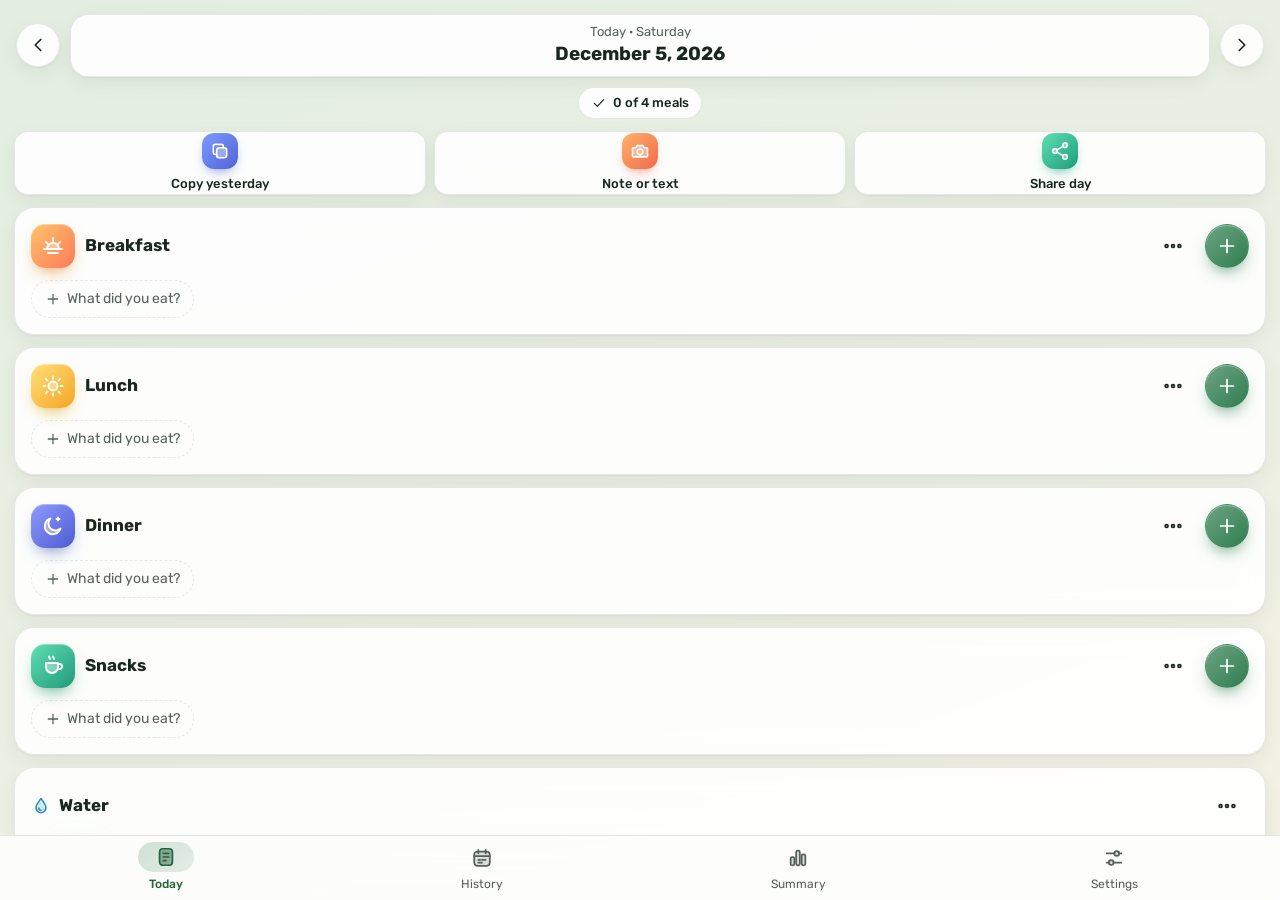
==== app/src/main/assets/www/index.html @ e872a681 "מעקב מים חכם עם בקבוק Co-Authored-By: Claude Opus 5.5 <noreply@anthropic.com> Claude-Session: https:" ====
<!doctype html>
<html lang="he" dir="rtl">
<head>
<meta charset="utf-8">
<meta name="viewport" content="width=device-width, initial-scale=1, maximum-scale=1, viewport-fit=cover">
<title>יומן אוכל</title>
<link rel="stylesheet" href="style.css">
</head>
<body>
<div id="bg" aria-hidden="true"></div>
<div id="bgFx" aria-hidden="true"></div>
<div id="bgDim" aria-hidden="true"></div>

<div id="app">
  <main id="screen" tabindex="-1"></main>
  <nav id="tabs" aria-label="ניווט ראשי"></nav>
</div>

<div id="sheets"></div>
<div id="toast" role="status" aria-live="polite"></div>
<input type="date" id="datePicker" aria-label="בחירת תאריך" tabindex="-1">

<script src="foods.js"></script>
<script src="bgs.js"></script>
<script src="parser.js"></script>
<script src="water.js"></script>
<script src="app.js"></script>
</body>
</html>
---- app/src/main/assets/www/style.css ----
@font-face { font-family: Rubik; font-weight: 400; font-display: swap; src: url(fonts/rubik-hebrew-400-normal.woff2) format('woff2'); unicode-range: U+0307-0308, U+0590-05FF, U+200C-2010, U+20AA, U+25CC, U+FB1D-FB4F; }
@font-face { font-family: Rubik; font-weight: 500; font-display: swap; src: url(fonts/rubik-hebrew-500-normal.woff2) format('woff2'); unicode-range: U+0307-0308, U+0590-05FF, U+200C-2010, U+20AA, U+25CC, U+FB1D-FB4F; }
@font-face { font-family: Rubik; font-weight: 700; font-display: swap; src: url(fonts/rubik-hebrew-700-normal.woff2) format('woff2'); unicode-range: U+0307-0308, U+0590-05FF, U+200C-2010, U+20AA, U+25CC, U+FB1D-FB4F; }
@font-face { font-family: Rubik; font-weight: 400; font-display: swap; src: url(fonts/rubik-latin-400-normal.woff2) format('woff2'); unicode-range: U+0000-00FF, U+2000-206F, U+2212; }
@font-face { font-family: Rubik; font-weight: 500; font-display: swap; src: url(fonts/rubik-latin-500-normal.woff2) format('woff2'); unicode-range: U+0000-00FF, U+2000-206F, U+2212; }
@font-face { font-family: Rubik; font-weight: 700; font-display: swap; src: url(fonts/rubik-latin-700-normal.woff2) format('woff2'); unicode-range: U+0000-00FF, U+2000-206F, U+2212; }

:root {
  --accent: #2F7D4F;
  --accent-ink: #FFFFFF;
  /* accent shades are filled in by app.js (applyTheme) so older WebViews work too */
  --accent-soft: rgba(47, 125, 79, .14);
  --accent-text: #265F3E;
  --accent-light: #6DA383;
  --a18: rgba(47, 125, 79, .18); --a38: rgba(47, 125, 79, .38); --a62: rgba(47, 125, 79, .62); --a22: rgba(47, 125, 79, .22); --a12: rgba(47, 125, 79, .12); --a08: rgba(47, 125, 79, .08);
  --page: #F3F4EF;
  --text: #1C2620;
  --muted: #56615B;
  --line: rgba(28, 38, 32, .10);
  --chip: rgba(28, 38, 32, .06);
  --card-rgb: 255, 255, 255;
  --card-alpha: .88;
  --card: rgba(var(--card-rgb), var(--card-alpha));
  --sheet: #FFFFFF;
  --shadow: 0 1px 2px rgba(20, 30, 25, .06), 0 6px 20px rgba(20, 30, 25, .06);
  --sat: 0px;
  --sab: 0px;
  --radius: 20px;
  --blur: 0px;
  --dim: 0;
  color-scheme: light;
}
html.dark {
  --page: #111613;
  --text: #EEF2EE;
  --muted: #A3ADA7;
  --line: rgba(238, 242, 238, .12);
  --chip: rgba(238, 242, 238, .08);
  --card-rgb: 28, 34, 31;
  --sheet: #1A201D;
  --accent-text: var(--accent-text-dark, #8CC7A3);
  --shadow: 0 1px 2px rgba(0, 0, 0, .3), 0 8px 24px rgba(0, 0, 0, .25);
  color-scheme: dark;
}

* { box-sizing: border-box; -webkit-tap-highlight-color: transparent; }
html, body { margin: 0; height: 100%; }
body {
  font-family: Rubik, system-ui, sans-serif;
  color: var(--text);
  background: var(--page);
  font-size: 16px;
  line-height: 1.4;
  overscroll-behavior: none;
  -webkit-font-smoothing: antialiased;
}
button, input, select, textarea { font: inherit; color: inherit; }
button { cursor: pointer; }
svg { flex-shrink: 0; }

#bg {
  position: fixed; inset: -40px; z-index: 0;
  background: var(--page);
  background-size: cover; background-position: center;
  filter: blur(var(--blur));
  transition: background .4s ease;
}
#bgDim { position: fixed; inset: 0; z-index: 0; background: #000; opacity: var(--dim); pointer-events: none; }
#datePicker { position: fixed; bottom: 0; left: 0; width: 1px; height: 1px; opacity: 0; pointer-events: none; }

#app { position: relative; z-index: 1; height: 100%; display: flex; flex-direction: column; }
#screen {
  flex: 1; overflow-y: auto; overflow-x: hidden; outline: none;
  padding: calc(var(--sat) + 8px) 14px 24px;
  -webkit-overflow-scrolling: touch;
}
#screen.swap { animation: fadeUp .28s ease both; }

/* ---------- bottom tabs ---------- */
#tabs {
  display: grid; grid-template-columns: repeat(4, minmax(0, 1fr));
  padding: 6px 8px calc(var(--sab) + 6px);
  background: rgba(var(--card-rgb), .82);
  backdrop-filter: blur(18px) saturate(1.4);
  -webkit-backdrop-filter: blur(18px) saturate(1.4);
  border-top: 1px solid var(--line);
}
.tab {
  border: none; background: none; min-height: 52px;
  display: flex; flex-direction: column; align-items: center; justify-content: center; gap: 3px;
  font-size: 12px; color: var(--muted); border-radius: 14px; position: relative;
}
.tab .pill { width: 56px; height: 30px; border-radius: 15px; display: flex; align-items: center; justify-content: center; transition: background .2s; }
.tab[aria-current="page"] { color: var(--accent-text); font-weight: 500; }
.tab[aria-current="page"] .pill { background: var(--accent-soft); }

/* ---------- cards ---------- */
.card {
  background: var(--card);
  border-radius: var(--radius);
  box-shadow: var(--shadow);
  border: 1px solid var(--line);
  padding: 16px;
  margin-bottom: 12px;
  backdrop-filter: blur(12px);
  -webkit-backdrop-filter: blur(12px);
  animation: fadeUp .3s ease both;
}
.card h2 { margin: 0; font-size: 17px; font-weight: 700; }
.card h3 { margin: 0 0 10px; font-size: 15px; font-weight: 700; }
.muted { color: var(--muted); }
.small { font-size: 13px; }
.row { display: flex; align-items: center; gap: 8px; }
.between { justify-content: space-between; }
.wrap { flex-wrap: wrap; }
.grow { flex: 1; min-width: 0; }
.stack { display: flex; flex-direction: column; gap: 10px; }
.center { text-align: center; }
.hidden { display: none !important; }

/* ---------- top bar ---------- */
.topbar { padding: 6px 2px 12px; }
.topbar h1 { margin: 0; font-size: 24px; font-weight: 700; letter-spacing: -.01em; display: inline-block; padding: 6px 18px; border-radius: 18px; background: var(--card); border: 1px solid var(--line); box-shadow: var(--shadow); backdrop-filter: blur(12px); -webkit-backdrop-filter: blur(12px); }
.daynav { display: flex; align-items: center; gap: 10px; }
.datebtn {
  flex: 1; border: none; background: var(--card); border-radius: 18px; padding: 8px 12px; min-height: 56px;
  display: flex; flex-direction: column; align-items: center; justify-content: center;
  box-shadow: var(--shadow); border: 1px solid var(--line);
  backdrop-filter: blur(12px); -webkit-backdrop-filter: blur(12px);
}
.datebtn .wd { font-size: 13px; color: var(--muted); }
.datebtn .dt { font-size: 19px; font-weight: 700; }

.iconbtn {
  width: 44px; height: 44px; border-radius: 22px; border: 1px solid var(--line);
  background: var(--card); display: inline-flex; align-items: center; justify-content: center;
  box-shadow: var(--shadow); backdrop-filter: blur(12px); -webkit-backdrop-filter: blur(12px);
  flex-shrink: 0;
}
.iconbtn.flat { box-shadow: none; background: transparent; border-color: transparent; backdrop-filter: none; -webkit-backdrop-filter: none; }
.iconbtn.plain { box-shadow: none; background: var(--chip); border-color: transparent; }
.iconbtn.primary { background: var(--accent); color: var(--accent-ink); border-color: transparent; }
.iconbtn:active, .btn:active, .chip:active, .tab:active, .datebtn:active { transform: scale(.96); }

.btn {
  min-height: 44px; padding: 0 16px; border-radius: 14px; border: none;
  display: inline-flex; align-items: center; justify-content: center; gap: 8px;
  font-weight: 500; font-size: 15px; background: var(--chip); color: var(--text);
  transition: transform .1s;
}
.btn.primary { background: var(--accent); color: var(--accent-ink); }
.btn.soft { background: var(--accent-soft); color: var(--accent-text); }
.btn.danger { background: rgba(190, 50, 50, .12); color: #B23A3A; }
html.dark .btn.danger { color: #F08A8A; }
.btn.block { width: 100%; }
.btn.big { min-height: 52px; font-size: 16px; border-radius: 16px; }
.btn[disabled] { opacity: .45; }

.badges { display: flex; gap: 8px; margin-top: 10px; flex-wrap: wrap; justify-content: center; }
.badge {
  display: inline-flex; align-items: center; gap: 6px; padding: 6px 12px; border-radius: 999px;
  background: var(--card); border: 1px solid var(--line); font-size: 13px; font-weight: 500;
  backdrop-filter: blur(12px); -webkit-backdrop-filter: blur(12px);
}
.badge.hot { color: #B85C1E; }
html.dark .badge.hot { color: #F2A46B; }
button.badge { min-height: 36px; }

.quick { display: grid; grid-template-columns: repeat(3, minmax(0, 1fr)); gap: 8px; margin-bottom: 12px; }
.quick .btn { flex-direction: column; gap: 4px; min-height: 64px; font-size: 13px; background: var(--card); border: 1px solid var(--line); box-shadow: var(--shadow); backdrop-filter: blur(12px); -webkit-backdrop-filter: blur(12px); }
.quick .btn svg { color: var(--accent-text); }

/* ---------- meal cards ---------- */
.meal-head { display: flex; align-items: center; gap: 10px; }
.meal-icon { width: 40px; height: 40px; border-radius: 13px; display: flex; align-items: center; justify-content: center; flex-shrink: 0; }
.meal-title { flex: 1; min-width: 0; }
.meal-title .sub { font-size: 12px; color: var(--muted); }
.chips { display: flex; flex-wrap: wrap; gap: 7px; margin-top: 12px; }
.chip {
  border: none; background: var(--chip); border-radius: 999px; padding: 8px 13px; min-height: 38px;
  font-size: 14px; display: inline-flex; align-items: center; gap: 6px; text-align: start; max-width: 100%;
  transition: transform .1s, background .2s;
  animation: pop .25s ease both;
}
.chip .q { font-weight: 700; color: var(--accent-text); }
.chip .w { color: var(--muted); font-size: 12.5px; }
.chip.ghost { background: transparent; border: 1.5px dashed var(--line); color: var(--muted); }
.chip.tpl { background: var(--accent-soft); color: var(--accent-text); font-weight: 500; }
.chip.sel { background: var(--accent); color: var(--accent-ink); }
.chip.sel .q, .chip.sel .w { color: inherit; }
.meal-note { margin-top: 10px; font-size: 13px; color: var(--muted); display: flex; gap: 6px; align-items: flex-start; }
.empty-hint { margin-top: 10px; font-size: 14px; color: var(--muted); }

.water { display: flex; gap: 6px; flex-wrap: wrap; margin-top: 10px; }
.cup { width: 36px; height: 44px; border: none; background: none; padding: 0; display: flex; align-items: center; justify-content: center; color: var(--line); }
.cup.on { color: #2C8FB5; }
html.dark .cup.on { color: #5DB8DA; }
.cup svg { transition: transform .2s; }
.cup.on svg { transform: scale(1.06); }

textarea.note, .field input, .field select, .field textarea, input.search {
  width: 100%; border: 1px solid var(--line); background: rgba(var(--card-rgb), .6); border-radius: 14px;
  padding: 12px 14px; font-size: 15px; outline: none; resize: vertical; color: var(--text);
}
textarea.note:focus, .field input:focus, .field select:focus, .field textarea:focus, input.search:focus { border-color: var(--accent); box-shadow: 0 0 0 3px var(--accent-soft); }
.field { display: flex; flex-direction: column; gap: 6px; }
.field > span { font-size: 13px; color: var(--muted); font-weight: 500; }
.searchbox { position: relative; }
.searchbox svg { position: absolute; inset-inline-start: 14px; top: 50%; transform: translateY(-50%); color: var(--muted); pointer-events: none; }
.searchbox input { padding-inline-start: 42px; }

/* ---------- segmented ---------- */
.seg { display: grid; grid-auto-flow: column; grid-auto-columns: minmax(0, 1fr); gap: 4px; padding: 4px; background: var(--chip); border-radius: 14px; }
.seg button { border: none; background: none; min-height: 40px; border-radius: 10px; font-size: 14px; font-weight: 500; color: var(--muted); }
.seg button[aria-pressed="true"] { background: var(--sheet); color: var(--text); box-shadow: 0 1px 3px rgba(0,0,0,.12); }
html.dark .seg button[aria-pressed="true"] { background: #2A322E; }

/* ---------- lists ---------- */
.list { display: flex; flex-direction: column; }
.li { display: flex; align-items: center; gap: 12px; padding: 12px 2px; border-bottom: 1px solid var(--line); min-height: 52px; }
.li:last-child { border-bottom: none; }
button.li { border-left: none; border-right: none; border-top: none; background: none; text-align: start; width: 100%; }
.li .t { font-weight: 500; }
.li .s { font-size: 13px; color: var(--muted); }

.stepper { display: flex; align-items: center; gap: 6px; }
.stepper .val { min-width: 34px; text-align: center; font-weight: 700; font-size: 16px; }

/* ---------- bars ---------- */
.bar { height: 10px; border-radius: 5px; background: var(--chip); overflow: hidden; }
.bar > i { display: block; height: 100%; border-radius: 5px; background: var(--accent); transform-origin: right; animation: grow .6s ease both; }
.barrow { display: flex; flex-direction: column; gap: 5px; }
.barrow .row { font-size: 14px; }
.tiles { display: grid; grid-template-columns: repeat(2, minmax(0, 1fr)); gap: 10px; margin-bottom: 12px; }
.tile { margin: 0; }
.tile .big { font-size: 30px; font-weight: 700; line-height: 1.1; }
.tile .lbl { font-size: 13px; color: var(--muted); }

/* ---------- calendar ---------- */
.cal { display: grid; grid-template-columns: repeat(7, minmax(0, 1fr)); gap: 4px; text-align: center; }
.cal .h { font-size: 12px; color: var(--muted); padding: 4px 0; }
.cal button { border: none; aspect-ratio: 1; border-radius: 12px; background: none; font-size: 14px; position: relative; display: flex; align-items: center; justify-content: center; }
.cal button.l1 { background: var(--a18); }
.cal button.l2 { background: var(--a38); }
.cal button.l3 { background: var(--a62); color: #fff; }
.cal button.l4 { background: var(--accent); color: var(--accent-ink); font-weight: 700; }
.cal button.today { box-shadow: inset 0 0 0 2px var(--text); }
.cal button.future { opacity: .35; }

/* ---------- day list ---------- */
.dayitem { display: block; width: 100%; text-align: start; border: none; background: var(--card); }
.dayitem .lines { font-size: 13.5px; color: var(--muted); margin-top: 6px; display: flex; flex-direction: column; gap: 2px; }
.dayitem .lines b { color: var(--text); font-weight: 500; }
mark { background: rgba(242, 193, 78, .55); color: inherit; border-radius: 4px; padding: 0 2px; }

/* ---------- backgrounds ---------- */
.bggrid { display: grid; grid-template-columns: repeat(3, minmax(0, 1fr)); gap: 10px; }
.bgthumb {
  border: 2px solid transparent; padding: 0; border-radius: 16px; aspect-ratio: 3 / 4; position: relative; overflow: hidden;
  background-size: cover; background-position: center; box-shadow: var(--shadow);
}
.bgthumb[aria-pressed="true"] { border-color: var(--accent); box-shadow: 0 0 0 3px var(--accent-soft); }
.bgthumb .nm { position: absolute; inset: auto 0 0 0; padding: 6px; font-size: 12px; font-weight: 500; background: linear-gradient(transparent, rgba(0,0,0,.55)); color: #fff; text-align: center; }
.bgthumb .ck { position: absolute; top: 6px; left: 6px; width: 24px; height: 24px; border-radius: 12px; background: var(--accent); color: #fff; display: flex; align-items: center; justify-content: center; }
.bgthumb.add { background: var(--chip); border: 2px dashed var(--line); display: flex; flex-direction: column; align-items: center; justify-content: center; gap: 6px; color: var(--muted); font-size: 13px; box-shadow: none; }
.swatches { display: flex; gap: 10px; flex-wrap: wrap; }
.swatch { width: 44px; height: 44px; border-radius: 22px; border: 3px solid transparent; box-shadow: inset 0 0 0 2px rgba(255,255,255,.6); }
.swatch[aria-pressed="true"] { border-color: var(--text); }
input[type=range] { width: 100%; accent-color: var(--accent); height: 28px; }
.switch { position: relative; width: 52px; height: 32px; border-radius: 16px; background: var(--chip); border: 1px solid var(--line); flex-shrink: 0; transition: background .2s; }
.switch::after { content: ''; position: absolute; top: 3px; inset-inline-start: 3px; width: 24px; height: 24px; border-radius: 12px; background: #fff; box-shadow: 0 1px 3px rgba(0,0,0,.25); transition: transform .2s; }
.switch[aria-checked="true"] { background: var(--accent); }
.switch[aria-checked="true"]::after { transform: translateX(-20px); }

/* ---------- sheets ---------- */
.overlay { position: fixed; inset: 0; z-index: 20; display: flex; flex-direction: column; justify-content: flex-end; }
.overlay .scrim { position: absolute; inset: 0; background: rgba(0,0,0,.4); animation: fade .2s ease both; }
.sheet {
  position: relative; background: var(--sheet); border-radius: 26px 26px 0 0; max-height: calc(100% - var(--sat) - 24px);
  display: flex; flex-direction: column; animation: slideUp .28s cubic-bezier(.2,.8,.2,1) both;
  box-shadow: 0 -8px 30px rgba(0,0,0,.18);
}
.sheet.full { height: calc(100% - var(--sat) - 12px); }
.sheet .grab { width: 40px; height: 5px; border-radius: 3px; background: var(--line); margin: 8px auto 0; }
.sheet header { display: flex; align-items: center; gap: 8px; padding: 10px 16px 8px; }
.sheet header h2 { flex: 1; margin: 0; font-size: 19px; font-weight: 700; }
.sheet .body { flex: 1; overflow-y: auto; padding: 4px 16px 16px; display: flex; flex-direction: column; gap: 14px; }
.sheet footer { padding: 10px 16px calc(var(--sab) + 12px); border-top: 1px solid var(--line); display: flex; gap: 8px; }
.overlay.closing .sheet { animation: slideDown .2s ease both; }
.overlay.closing .scrim { animation: fade .2s ease reverse both; }
.section-t { font-size: 14px; font-weight: 700; color: var(--muted); margin: 2px 0 -4px; }

.preview { background: var(--accent-soft); border-radius: 14px; padding: 10px 12px; font-size: 14px; }
.preview .chips { margin-top: 6px; }
.importday { border: 1px solid var(--line); border-radius: 14px; padding: 10px 12px; font-size: 13.5px; white-space: pre-line; }
.warn { color: #9A5B12; font-size: 13px; }
html.dark .warn { color: #F2B66B; }

/* ---------- toast ---------- */
#toast {
  position: fixed; z-index: 40; left: 50%; top: calc(var(--sat) + 12px); transform: translate(-50%, -20px);
  background: #1C2620; color: #fff; border-radius: 14px; padding: 10px 10px 10px 16px; min-height: 44px; font-size: 14px;
  display: flex; align-items: center; gap: 12px; opacity: 0; pointer-events: none; transition: opacity .2s, transform .2s;
  max-width: calc(100% - 32px); box-shadow: 0 8px 24px rgba(0,0,0,.25);
}
html.dark #toast { background: #E8EEE9; color: #111; }
#toast.show { opacity: 1; transform: translate(-50%, 0); pointer-events: auto; }
#toast button { border: none; background: none; color: #9BE0B5; font-weight: 700; min-height: 36px; padding: 0 8px; }
html.dark #toast button { color: var(--accent); }

.empty-state { text-align: center; padding: 30px 10px; color: var(--muted); }
.empty-state svg { color: var(--accent); opacity: .7; margin-bottom: 8px; }

@keyframes fadeUp { from { opacity: 0; transform: translateY(8px); } to { opacity: 1; transform: none; } }
@keyframes pop { from { opacity: 0; transform: scale(.92); } to { opacity: 1; transform: none; } }
@keyframes fade { from { opacity: 0; } to { opacity: 1; } }
@keyframes slideUp { from { transform: translateY(100%); } to { transform: none; } }
@keyframes slideDown { from { transform: none; } to { transform: translateY(100%); } }
@keyframes grow { from { transform: scaleX(0); } to { transform: scaleX(1); } }
@media (prefers-reduced-motion: reduce) { *, *::before, *::after { animation: none !important; transition: none !important; } }

/* ---------- animated backgrounds ---------- */
#bgFx { position: fixed; inset: 0; z-index: 0; overflow: hidden; pointer-events: none; container-type: size; }
.bgthumb .fx { position: absolute; inset: 0; overflow: hidden; container-type: size; pointer-events: none; border-radius: 14px; }
.fx i { position: absolute; display: block; will-change: transform; }
#bgFx i { position: absolute; display: block; will-change: transform; }
html.still #bgFx i, html.still .bgthumb .fx i { animation-play-state: paused !important; }

.fx-flow { inset: 0; background: linear-gradient(120deg, #FFD1DC, #FFE7C2, #D4F5E2, #CFE6FF, #E5D4FF, #FFD1DC); background-size: 400% 400%; animation: fxFlow 16s ease infinite; }
@keyframes fxFlow { 0% { background-position: 0% 50%; } 50% { background-position: 100% 50%; } 100% { background-position: 0% 50%; } }

.fx-blob { left: var(--x); top: var(--y); width: var(--s); height: var(--s); margin: calc(var(--s) / -2) 0 0 calc(var(--s) / -2); border-radius: 50%;
  background: radial-gradient(circle, var(--c) 0%, transparent 68%); opacity: .8; animation: fxBlob var(--d) ease-in-out var(--dl) infinite alternate; }
[data-fx="aurora"] .fx-blob { mix-blend-mode: screen; opacity: .6; height: calc(var(--s) * .5); border-radius: 50% / 40%; }
@keyframes fxBlob { 0% { transform: translate(0, 0) scale(1); } 50% { transform: translate(18cqw, -12cqh) scale(1.25); } 100% { transform: translate(-14cqw, 10cqh) scale(.9); } }

.fx-bubble { left: var(--x); bottom: -60px; width: var(--s); height: var(--s); border-radius: 50%; border: 1.5px solid rgba(255,255,255,.95);
  background: radial-gradient(circle at 30% 30%, rgba(255,255,255,.95) 0 10%, rgba(255,255,255,.18) 32%, rgba(120,190,255,.18) 100%);
  animation: fxRise var(--d) linear var(--dl) infinite; }
@keyframes fxRise { 0% { transform: translate(0, 0); } 50% { transform: translate(14px, -55cqh); } 100% { transform: translate(-10px, calc(-100cqh - 90px)); } }

.fx-star { left: var(--x); top: var(--y); width: var(--s); height: var(--s); border-radius: 50%; background: #fff; box-shadow: 0 0 6px #fff;
  animation: fxTwinkle var(--d) ease-in-out var(--dl) infinite alternate; }
@keyframes fxTwinkle { from { opacity: .15; transform: scale(.6); } to { opacity: 1; transform: scale(1.15); } }
.fx-shoot { top: var(--y, 14%); left: 100%; width: 110px; height: 2px; border-radius: 2px; background: linear-gradient(90deg, #fff, transparent);
  animation: fxShoot 9s ease-in var(--dl, 0s) infinite; opacity: 0; }
@keyframes fxShoot { 0%, 80% { transform: translate(0, 0) rotate(-22deg); opacity: 0; } 82% { opacity: 1; } 100% { transform: translate(-130cqw, 52cqw) rotate(-22deg); opacity: 0; } }

.fx-flake { left: var(--x); top: -12px; width: var(--s); height: var(--s); border-radius: 50%; background: #fff; opacity: .85; box-shadow: 0 0 4px rgba(255,255,255,.8);
  animation: fxFall var(--d) linear var(--dl) infinite; }
@keyframes fxFall { 0% { transform: translate(0, 0); } 25% { transform: translate(var(--sw), 25cqh); } 50% { transform: translate(0, 50cqh); } 75% { transform: translate(calc(var(--sw) * -1), 75cqh); } 100% { transform: translate(0, calc(100cqh + 24px)); } }

.fx-fly { left: var(--x); top: var(--y); width: 5px; height: 5px; border-radius: 50%; background: #FFF6A8; box-shadow: 0 0 10px 3px rgba(255, 228, 92, .55);
  animation: fxFly var(--d) ease-in-out var(--dl) infinite alternate, fxGlow 2.4s ease-in-out var(--dl) infinite alternate; }
@keyframes fxFly { to { transform: translate(var(--mx), var(--my)); } }
@keyframes fxGlow { from { opacity: .15; } to { opacity: 1; } }

.fx-leaf { left: var(--x); top: -40px; width: var(--s); height: var(--s); opacity: .9; animation: fxLeaf var(--d) linear var(--dl) infinite; }
@keyframes fxLeaf { 0% { transform: translate(0, 0) rotate(0); } 50% { transform: translate(var(--sw), 50cqh) rotate(calc(var(--rot) / 2)); } 100% { transform: translate(calc(var(--sw) * -.5), calc(100cqh + 60px)) rotate(var(--rot)); } }

.fx-fruit { left: var(--x); bottom: -70px; width: var(--s); height: var(--s); opacity: .85; animation: fxFloat var(--d) linear var(--dl) infinite; }
@keyframes fxFloat { 0% { transform: translate(0, 0) rotate(0); } 50% { transform: translate(22px, -55cqh) rotate(calc(var(--rot) / 2)); } 100% { transform: translate(-12px, calc(-100cqh - 90px)) rotate(var(--rot)); } }
.fx-leaf svg, .fx-fruit svg { display: block; }

.fx-sun { left: 50%; top: 20%; width: 34cqw; height: 34cqw; margin-left: -17cqw; border-radius: 50%;
  background: radial-gradient(circle, #FFD27A 0%, #FFB36B 55%, rgba(255,179,107,0) 70%); animation: fxSun 6s ease-in-out infinite alternate; }
@keyframes fxSun { from { transform: scale(.95); } to { transform: scale(1.08); } }
.fx-wave { left: 0; bottom: 0; width: 200%; height: var(--h); animation: fxWave var(--wd) linear infinite; }
.fx-wave svg { display: block; }
.fx-wave.w0 { --h: 34cqh; --wd: 16s; color: #8ED0E2; opacity: .55; }
.fx-wave.w1 { --h: 25cqh; --wd: 11s; color: #57B3CE; opacity: .6; animation-direction: reverse; }
.fx-wave.w2 { --h: 16cqh; --wd: 7s; color: #2C8FB5; opacity: .75; }
@keyframes fxWave { from { transform: translateX(0); } to { transform: translateX(-50%); } }

.bgcats { display: flex; gap: 6px; overflow-x: auto; padding-bottom: 2px; scrollbar-width: none; }
.bgcats::-webkit-scrollbar { display: none; }
.bgcats button { flex-shrink: 0; border: 1px solid var(--line); background: transparent; border-radius: 999px; min-height: 38px; padding: 0 14px; font-size: 14px; font-weight: 500; color: var(--muted); }
.bgcats button[aria-pressed="true"] { background: var(--accent); border-color: var(--accent); color: var(--accent-ink); }
.bgthumb .tag { position: absolute; top: 6px; right: 6px; height: 22px; padding: 0 7px; border-radius: 11px; background: rgba(0,0,0,.45); color: #fff; font-size: 11px; display: flex; align-items: center; gap: 3px; backdrop-filter: blur(4px); }

/* ---------- modern icons ---------- */
svg .d { fill: currentColor; fill-opacity: .2; stroke: none; }
.meal-icon { color: #fff; box-shadow: 0 8px 18px -8px var(--glow, #000), inset 0 1px 0 rgba(255,255,255,.35); border-radius: 14px; width: 44px; height: 44px; }
.meal-icon svg .d { fill-opacity: .35; }
.iconbtn.primary { background: linear-gradient(135deg, var(--accent-light), var(--accent)); box-shadow: 0 8px 18px -8px var(--accent), inset 0 1px 0 rgba(255,255,255,.3); }
.btn.primary { background: linear-gradient(135deg, var(--accent-light), var(--accent)); box-shadow: 0 8px 20px -10px var(--accent); }
.quick .btn { gap: 6px; }
.qi { width: 36px; height: 36px; border-radius: 12px; display: flex; align-items: center; justify-content: center; color: #fff; background: linear-gradient(135deg, var(--q1), var(--q2)); box-shadow: 0 6px 14px -7px var(--q2); }
.quick .btn .qi svg { color: #fff; }
.qi svg .d { fill-opacity: .35; }
.tab .pill { transition: background .2s, transform .2s; }
.tab[aria-current="page"] .pill { background: linear-gradient(135deg, var(--a22), var(--a12)); transform: translateY(-1px); }
.tab[aria-current="page"] svg .d { fill-opacity: .45; }
.badge.hot { background: linear-gradient(135deg, #FFF1E2, #FFE0D1); color: #C2531C; border-color: transparent; }
html.dark .badge.hot { background: linear-gradient(135deg, #4A2A17, #3A1E12); color: #FFB27A; }
.card h2 svg, .card h3 svg { color: var(--accent-text); }
/* animated backgrounds: skip live blur behind cards so the phone stays smooth */
html.has-fx .card, html.has-fx .datebtn, html.has-fx .iconbtn, html.has-fx .badge, html.has-fx .topbar h1, html.has-fx .quick .btn { backdrop-filter: none; -webkit-backdrop-filter: none; }
html.has-fx { --card: rgba(var(--card-rgb), max(var(--card-alpha), .82)); }

/* left-to-right (English) */
html[dir="ltr"] .switch[aria-checked="true"]::after { transform: translateX(20px); }
html[dir="ltr"] .bar > i { transform-origin: left; }
html[dir="ltr"] #toast { padding: 10px 16px 10px 10px; }
.scanbox { border: 1px solid var(--line); border-radius: 18px; padding: 14px; display: flex; flex-direction: column; gap: 10px; background: linear-gradient(135deg, rgba(255, 179, 107, .12), var(--a08)); }

/* ---------- water bottle ---------- */
.water-main { display: flex; gap: 14px; align-items: center; margin-top: 8px; }
.bottle-btn { border: none; background: none; padding: 0; position: relative; flex-shrink: 0; width: 92px; color: #2C8FB5; }
.bottle { width: 92px; height: 174px; display: block; filter: drop-shadow(0 8px 14px rgba(44,143,181,.25)); }
.bpct { position: absolute; left: 0; right: 0; top: 54%; text-align: center; font-weight: 700; font-size: 17px; color: #fff; text-shadow: 0 1px 4px rgba(0,40,70,.55); }
.blevel { transition: transform 1s cubic-bezier(.3,1.3,.5,1); }
.bwave { animation: bWave 2.6s linear infinite; }
.bwave.back { animation-duration: 4s; animation-direction: reverse; }
@keyframes bWave { from { transform: translateX(0); } to { transform: translateX(45px); } }
.bubbles2 circle { animation: bBub 3.5s ease-in infinite; }
.bubbles2 circle:nth-child(2) { animation-delay: -1.2s; }
.bubbles2 circle:nth-child(3) { animation-delay: -2.3s; }
@keyframes bBub { from { transform: translateY(0); opacity: .8; } to { transform: translateY(-110px); opacity: 0; } }
html.still .bwave, html.still .bubbles2 circle { animation-play-state: paused; }
.water-info { flex: 1; min-width: 0; display: flex; flex-direction: column; gap: 6px; }
.wtotal b { font-size: 30px; font-weight: 700; color: #2C8FB5; }
html.dark .wtotal b { color: #5DB8DA; }
.wtotal span { color: var(--muted); font-size: 15px; }
.wpace { font-size: 13.5px; font-weight: 500; padding: 6px 10px; border-radius: 12px; background: var(--chip); }
.wpace.ok { background: rgba(47,125,79,.12); color: #2B6E46; }
.wpace.done { background: linear-gradient(135deg, rgba(94,224,178,.25), rgba(44,143,181,.2)); color: #1F6E8C; }
.wpace.behind { background: rgba(240,140,60,.16); color: #A5501A; }
html.dark .wpace.ok { color: #8CD3A8; } html.dark .wpace.done { color: #8ED6F0; } html.dark .wpace.behind { color: #F5B07A; }
.wquick { display: grid; grid-template-columns: repeat(4, minmax(0, 1fr)); gap: 6px; margin-top: 2px; }
.wq { border: none; border-radius: 14px; min-height: 52px; padding: 4px 2px; display: flex; flex-direction: column; align-items: center; justify-content: center; gap: 1px;
  background: linear-gradient(160deg, rgba(127,211,242,.28), rgba(42,134,201,.18)); color: #1F6E8C; transition: transform .1s; }
html.dark .wq { color: #9ADAF2; }
.wq b { font-size: 17px; line-height: 1.1; }
.wq span { font-size: 11.5px; font-weight: 500; opacity: .85; }
.wq:active { transform: scale(.94); }
.wundo { align-self: flex-start; border: none; background: none; color: var(--muted); font-size: 12.5px; display: inline-flex; gap: 4px; align-items: center; min-height: 32px; padding: 0; }
.wweek { position: relative; display: grid; grid-template-columns: repeat(7, minmax(0, 1fr)); gap: 6px; height: 64px; margin-top: 14px; align-items: end; }
.wbar { height: 100%; display: flex; flex-direction: column; align-items: center; justify-content: flex-end; gap: 3px; }
.wbar i { width: 70%; max-width: 22px; border-radius: 6px 6px 3px 3px; background: rgba(44,143,181,.35); min-height: 0; transition: height .6s ease; }
.wbar.hit i { background: linear-gradient(180deg, #7FD3F2, #2A86C9); }
.wbar.cur i { outline: 2px solid rgba(44,143,181,.6); outline-offset: 1px; }
.wbar span { font-size: 11px; color: var(--muted); height: 14px; }
.wcol { flex: 1; width: 100%; display: flex; align-items: flex-end; justify-content: center; }
.wgoal { position: absolute; left: 0; right: 0; border-top: 1.5px dashed rgba(44,143,181,.55); pointer-events: none; }
.star-on { color: #E8A317; }
.star-on svg .d { fill-opacity: .9; }
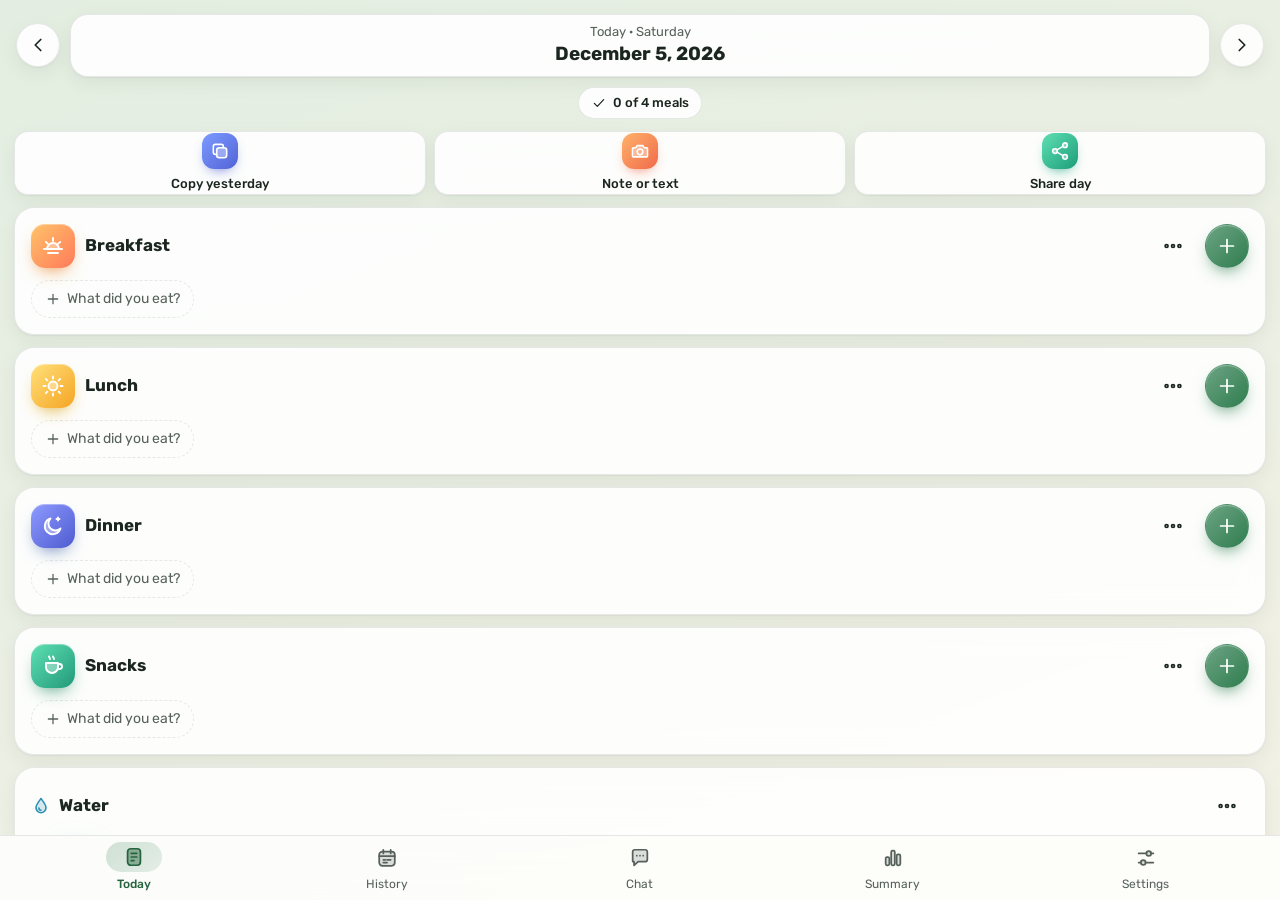
==== commit f2d98833: "צ׳אט AI עם זיכרון (Google Gemini) Co-Authored-By: Claude Opus 5.5 <noreply@anthropic.com> Claude-Ses" ====
--- a/app/src/main/assets/www/index.html
+++ b/app/src/main/assets/www/index.html
@@ -24,6 +24,7 @@
 <script src="bgs.js"></script>
 <script src="parser.js"></script>
 <script src="water.js"></script>
+<script src="ai.js"></script>
 <script src="app.js"></script>
 </body>
 </html>
--- a/app/src/main/assets/www/style.css
+++ b/app/src/main/assets/www/style.css
@@ -78,7 +78,7 @@
 
 /* ---------- bottom tabs ---------- */
 #tabs {
-  display: grid; grid-template-columns: repeat(4, minmax(0, 1fr));
+  display: grid; grid-template-columns: repeat(5, minmax(0, 1fr));
   padding: 6px 8px calc(var(--sab) + 6px);
   background: rgba(var(--card-rgb), .82);
   backdrop-filter: blur(18px) saturate(1.4);
@@ -408,7 +408,7 @@
 .water-main { display: flex; gap: 14px; align-items: center; margin-top: 8px; }
 .bottle-btn { border: none; background: none; padding: 0; position: relative; flex-shrink: 0; width: 92px; color: #2C8FB5; }
 .bottle { width: 92px; height: 174px; display: block; filter: drop-shadow(0 8px 14px rgba(44,143,181,.25)); }
-.bpct { position: absolute; left: 0; right: 0; top: 54%; text-align: center; font-weight: 700; font-size: 17px; color: #fff; text-shadow: 0 1px 4px rgba(0,40,70,.55); }
+.bpct { font: 700 17px Rubik, system-ui, sans-serif; fill: #fff; stroke: rgba(10, 60, 95, .55); stroke-width: 3px; paint-order: stroke; stroke-linejoin: round; }
 .blevel { transition: transform 1s cubic-bezier(.3,1.3,.5,1); }
 .bwave { animation: bWave 2.6s linear infinite; }
 .bwave.back { animation-duration: 4s; animation-direction: reverse; }
@@ -445,3 +445,39 @@
 .wgoal { position: absolute; left: 0; right: 0; border-top: 1.5px dashed rgba(44,143,181,.55); pointer-events: none; }
 .star-on { color: #E8A317; }
 .star-on svg .d { fill-opacity: .9; }
+
+/* ---------- AI chat ---------- */
+.chat-top { display: flex; align-items: center; justify-content: space-between; gap: 8px; }
+.chat-top h1 { display: inline-flex; align-items: center; gap: 6px; }
+.chat-top h1 svg { color: #7C66E0; }
+.chat { display: flex; flex-direction: column; gap: 10px; padding-bottom: 8px; }
+.msg { display: flex; flex-direction: column; gap: 6px; max-width: 86%; animation: fadeUp .25s ease both; }
+.msg.me { align-self: flex-start; align-items: flex-start; }
+.msg.bot { align-self: flex-end; align-items: flex-end; }
+html[dir="ltr"] .msg.me { align-self: flex-end; align-items: flex-end; }
+html[dir="ltr"] .msg.bot { align-self: flex-start; align-items: flex-start; }
+.bub { padding: 10px 14px; border-radius: 20px; font-size: 15px; line-height: 1.5; box-shadow: var(--shadow); border: 1px solid var(--line); background: var(--card); backdrop-filter: blur(12px); -webkit-backdrop-filter: blur(12px); overflow-wrap: anywhere; }
+.msg.me .bub { background: linear-gradient(135deg, var(--accent-light), var(--accent)); color: var(--accent-ink); border-color: transparent; border-start-start-radius: 6px; }
+.msg.bot .bub { border-start-end-radius: 6px; }
+.bub p { margin: 0 0 6px; } .bub p:last-child { margin-bottom: 0; }
+.bub ul, .bub ol { margin: 4px 0 6px; padding-inline-start: 20px; } .bub li { margin: 2px 0; }
+.msg.err .bub { background: rgba(240,140,60,.14); color: #A5501A; }
+.aact { display: flex; align-items: center; gap: 6px; font-size: 12.5px; padding: 6px 10px; border-radius: 12px; background: rgba(124,102,224,.12); color: #5B48C2; max-width: 100%; }
+html.dark .aact { color: #BDB0FF; }
+.aact.undone { opacity: .55; text-decoration: line-through; }
+.linkbtn { border: none; background: none; color: inherit; font-weight: 700; text-decoration: underline; min-height: 32px; padding: 0 4px; font-size: 12.5px; display: inline-flex; align-items: center; gap: 4px; }
+.typing { display: inline-flex; gap: 4px; padding: 4px 2px; }
+.typing i { width: 7px; height: 7px; border-radius: 50%; background: var(--muted); animation: tdot 1s ease-in-out infinite; }
+.typing i:nth-child(2) { animation-delay: .15s; } .typing i:nth-child(3) { animation-delay: .3s; }
+@keyframes tdot { 0%, 100% { opacity: .3; transform: translateY(0); } 50% { opacity: 1; transform: translateY(-3px); } }
+.chat-input { position: sticky; bottom: -24px; margin: 8px -14px -24px; padding: 8px 14px 12px; display: flex; gap: 8px; align-items: flex-end;
+  background: rgba(var(--card-rgb), .9); backdrop-filter: blur(16px); -webkit-backdrop-filter: blur(16px); border-top: 1px solid var(--line); z-index: 2; }
+.chat-input textarea { flex: 1; resize: none; border: 1px solid var(--line); border-radius: 22px; padding: 11px 16px; font-size: 15px; background: rgba(var(--card-rgb), .7); color: var(--text); outline: none; max-height: 140px; line-height: 1.4; }
+.chat-input textarea:focus { border-color: var(--accent); box-shadow: 0 0 0 3px var(--accent-soft); }
+.chat-hello .chips { margin-top: 12px; }
+ol.steps { margin: 0; padding-inline-start: 20px; font-size: 14px; display: flex; flex-direction: column; gap: 6px; }
+ol.steps a { color: var(--accent-text); font-weight: 500; }
+#screen.chatmode { display: flex; flex-direction: column; }
+#screen.chatmode .chat { flex: 1 0 auto; justify-content: flex-end; }
+#screen.chatmode > .card, #screen.chatmode > .topbar { flex-shrink: 0; }
+html[dir="rtl"] .chat-input button svg { transform: scaleX(-1); }
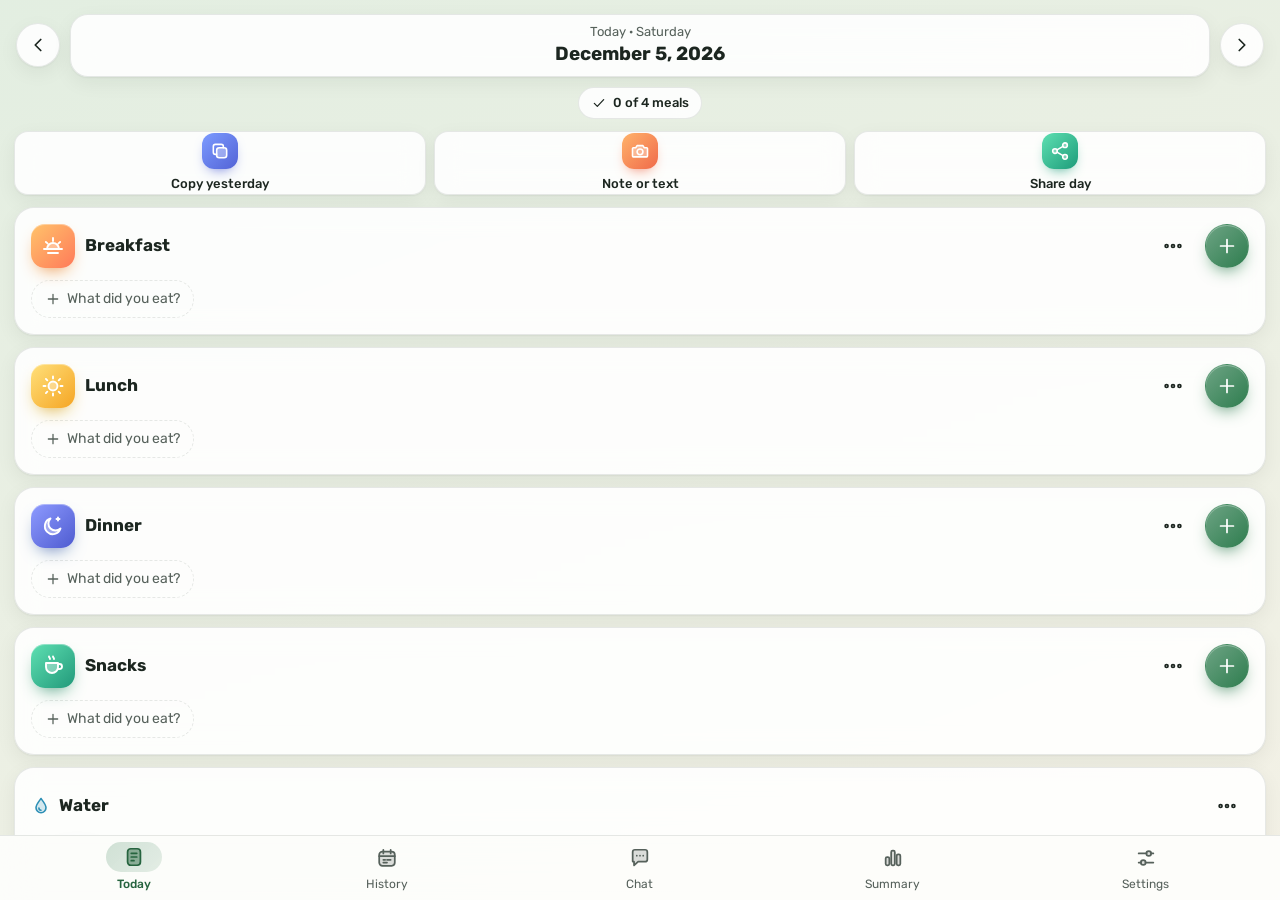
==== commit 0914789e: "Ask what a general word meant (sandwich, egg, cheese, coffee, bread, chicken, tuna), offer sensible " ====
--- a/app/src/main/assets/www/index.html
+++ b/app/src/main/assets/www/index.html
@@ -25,6 +25,12 @@
 <script src="parser.js"></script>
 <script src="water.js"></script>
 <script src="ai.js"></script>
+<script src="gym.js"></script>
+<script src="workout.js"></script>
+<script src="nutdata.js"></script>
+<script src="nutrition.js"></script>
+<script src="weight.js"></script>
+<script src="clarify.js"></script>
 <script src="app.js"></script>
 </body>
 </html>
--- a/app/src/main/assets/www/style.css
+++ b/app/src/main/assets/www/style.css
@@ -481,3 +481,125 @@
 #screen.chatmode .chat { flex: 1 0 auto; justify-content: flex-end; }
 #screen.chatmode > .card, #screen.chatmode > .topbar { flex-shrink: 0; }
 html[dir="rtl"] .chat-input button svg { transform: scaleX(-1); }
+
+/* ---------- gym workouts ---------- */
+.gym-list { display: flex; flex-direction: column; margin-top: 8px; }
+.gym-row { display: flex; align-items: center; gap: 10px; background: none; border: none; border-bottom: 1px solid var(--line); padding: 9px 2px; text-align: start; min-height: 48px; width: 100%; color: inherit; }
+.gym-row:last-child { border-bottom: none; }
+.gym-row .grow { display: flex; flex-direction: column; gap: 1px; min-width: 0; }
+.gym-row .gn { font-weight: 600; }
+.gym-row .gd { font-size: 13.5px; color: var(--muted); }
+.gdot { width: 9px; height: 9px; border-radius: 50%; flex-shrink: 0; display: inline-block; }
+.chip .gdot { width: 8px; height: 8px; }
+.pr { display: inline-flex; align-items: center; gap: 3px; font-size: 12px; font-weight: 700; color: #A86A12; background: linear-gradient(135deg, #FFF4D6, #FFE3A0); border-radius: 999px; padding: 3px 8px; flex-shrink: 0; }
+html.dark .pr { background: rgba(255, 200, 80, .18); color: #F5C76B; }
+.gx { border: 1px solid var(--line); border-radius: 18px; padding: 10px 12px 12px; display: flex; flex-direction: column; gap: 8px; background: rgba(var(--card-rgb), .55); }
+.gx.flash { animation: gxflash 1s ease; }
+@keyframes gxflash { 0% { box-shadow: 0 0 0 3px var(--accent); } 100% { box-shadow: 0 0 0 0 transparent; } }
+.gx-head { display: flex; align-items: center; gap: 8px; }
+.gx-head b { font-size: 16px; }
+.gprev { display: flex; gap: 6px; align-items: flex-start; font-size: 13px; color: var(--muted); }
+.gprev svg { flex-shrink: 0; margin-top: 2px; }
+.gsets { display: grid; grid-template-columns: 30px minmax(0, 1fr) minmax(0, 1fr) 40px; gap: 6px; align-items: center; }
+.gsets .gh { font-size: 12px; color: var(--muted); text-align: center; font-weight: 500; }
+.gsets .n { text-align: center; font-weight: 700; color: var(--muted); }
+.gsets .iconbtn { width: 40px; height: 40px; min-width: 40px; }
+input.gnum { width: 100%; min-height: 44px; border-radius: 12px; border: 1px solid var(--line); background: rgba(var(--card-rgb), .7); color: var(--text); text-align: center; font-size: 17px; font-weight: 600; padding: 6px; outline: none; -moz-appearance: textfield; }
+input.gnum:focus { border-color: var(--accent); box-shadow: 0 0 0 3px var(--accent-soft); }
+input.gnum::-webkit-outer-spin-button, input.gnum::-webkit-inner-spin-button { -webkit-appearance: none; margin: 0; }
+.field input.gnum { padding: 6px; }
+.gfind-t { font-size: 12px; font-weight: 700; color: var(--muted); margin-top: 6px; }
+#gymFind { display: flex; flex-direction: column; gap: 2px; margin-top: -6px; }
+.restbox { display: flex; gap: 6px; }
+.btn.rest { font-variant-numeric: tabular-nums; white-space: nowrap; }
+.btn.rest.on { background: linear-gradient(to left, var(--a38) var(--pp, 0%), var(--chip) var(--pp, 0%)); color: var(--text); font-weight: 700; min-width: 92px; }
+html[dir="ltr"] .btn.rest.on { background: linear-gradient(to right, var(--a38) var(--pp, 0%), var(--chip) var(--pp, 0%)); }
+.cal button.gym::after { content: ''; position: absolute; bottom: 4px; width: 6px; height: 6px; border-radius: 50%; background: #D9467A; box-shadow: 0 0 0 1.5px rgba(255,255,255,.85); }
+i.gymdot { display: inline-block; width: 7px; height: 7px; border-radius: 50%; background: #D9467A; }
+.gdelta { font-weight: 700; font-size: 13px; min-width: 44px; text-align: end; color: var(--muted); }
+.gdelta.up { color: #2F8F5A; }
+.gdelta.down { color: #B85C1E; }
+html.dark .gdelta.up { color: #6FD39A; }
+
+/* ---------- nutrition ---------- */
+.nutcard { display: flex; flex-direction: column; gap: 10px; }
+.nut-top { display: flex; align-items: center; gap: 16px; border: none; background: none; padding: 0; text-align: start; color: inherit; width: 100%; }
+.nut-top .ring { position: relative; width: 92px; height: 92px; flex-shrink: 0; }
+.nut-top .ring svg { display: block; }
+.nut-top .rc { position: absolute; inset: 0; display: flex; flex-direction: column; align-items: center; justify-content: center; line-height: 1.1; }
+.nut-top .rc b { font-size: 21px; font-variant-numeric: tabular-nums; }
+.nut-top .rc span { font-size: 11px; color: var(--muted); }
+.nut-macros { display: flex; flex-direction: column; gap: 5px; flex: 1; min-width: 0; }
+.nut-macros .nm { display: flex; align-items: center; gap: 7px; font-size: 14.5px; }
+.nut-macros .nm i { width: 10px; height: 10px; border-radius: 3px; flex-shrink: 0; }
+.nut-macros .nm b { font-variant-numeric: tabular-nums; }
+.nut-macros .nm .u { font-size: 12px; color: var(--muted); }
+.mbar { position: relative; display: flex; height: 12px; border-radius: 999px; overflow: hidden; background: var(--chip); flex: 1; min-width: 60px; }
+.mbar.big { height: 22px; flex: none; width: 100%; }
+.mbar i { display: flex; align-items: center; justify-content: center; height: 100%; min-width: 0; }
+.mbar i b { font-size: 11.5px; color: #fff; font-weight: 700; text-shadow: 0 1px 1px rgba(0,0,0,.25); white-space: nowrap; }
+.mbar:not(.big) i b { display: none; }
+.mbar s, .bar.wk s { position: absolute; top: -2px; bottom: -2px; width: 2px; margin-inline-start: -1px; background: var(--text); opacity: .55; border-radius: 2px; }
+.bar.wk { position: relative; overflow: visible; }
+.nut-leg { gap: 8px; flex-wrap: wrap; }
+.nut-leg .lg { display: inline-flex; align-items: center; gap: 4px; margin-inline-end: 10px; white-space: nowrap; }
+.nut-leg .lg i { width: 8px; height: 8px; border-radius: 2px; display: inline-block; }
+.nut-notes { display: flex; flex-wrap: wrap; align-items: center; gap: 2px; }
+.mealnut { display: flex; align-items: center; gap: 8px; margin-top: 10px; font-size: 13px; }
+.mealnut .mk { color: var(--muted); font-weight: 600; white-space: nowrap; font-variant-numeric: tabular-nums; }
+.bal { display: inline-flex; align-items: center; gap: 3px; font-size: 12px; font-weight: 700; border-radius: 999px; padding: 3px 9px; white-space: nowrap; flex-shrink: 0; }
+.bal.ok { background: rgba(47, 143, 90, .14); color: #237A4B; }
+.bal.near { background: rgba(225, 160, 40, .18); color: #9A6410; }
+.bal.off { background: rgba(214, 90, 60, .15); color: #B0452A; }
+html.dark .bal.ok { color: #7DDBA6; } html.dark .bal.near { color: #F2C46B; } html.dark .bal.off { color: #F4A08A; }
+.warn-t { color: #B0452A; } html.dark .warn-t { color: #F4A08A; }
+.enut { display: flex; align-items: center; gap: 10px; padding: 10px 12px; border-radius: 14px; background: var(--chip); font-size: 13.5px; }
+.enut .btn { min-height: 40px; padding: 0 12px; }
+.li .kcal { font-variant-numeric: tabular-nums; min-width: 44px; text-align: end; }
+
+/* ---------- weight + charts ---------- */
+.wt-lines { display: flex; flex-direction: column; gap: 4px; margin-top: 8px; }
+.wt-form { display: flex; gap: 8px; align-items: flex-end; flex-wrap: wrap; }
+.wt-form input[type="date"] { min-height: 48px; border-radius: 12px; border: 1px solid var(--line); background: rgba(var(--card-rgb), .7); color: var(--text); padding: 0 10px; font: inherit; }
+.wt-form .field:first-child { max-width: 46%; }
+.wt-row .wt-rate { display: flex; flex-direction: column; align-items: flex-end; text-align: end; }
+.wt-row .wt-rate b { font-size: 17px; font-variant-numeric: tabular-nums; }
+.wt-row .wt-rate .s { font-size: 11px; color: var(--muted); }
+.lchart { width: 100%; height: auto; aspect-ratio: 340 / 170; display: block; margin: 4px 0; }
+.lchart .ct { font-size: 10.5px; fill: var(--muted); font-family: inherit; }
+.chart-leg { display: flex; align-items: center; gap: 6px; }
+.chart-leg i.dash { width: 18px; border-top: 2px dashed #9AA39E; display: inline-block; }
+.prog-sum { display: grid; grid-template-columns: 1fr 1fr; gap: 8px; }
+.prog-sum .tile { background: var(--chip); border-radius: 14px; padding: 10px 12px; }
+.prog-sum .tile .big { font-size: 20px; }
+.plain-btn { border: none; background: none; padding: 0; text-align: start; color: inherit; width: 100%; font: inherit; display: block; }
+button.li { width: 100%; border: none; background: none; text-align: start; color: inherit; font: inherit; }
+.mbar i { font-style: normal; }
+.mealnut .mbar { height: 18px; }
+.mealnut .mbar i b { display: inline; font-size: 10.5px; }
+.aact.warn { background: rgba(230, 150, 40, .16); color: #9A5A0C; }
+html.dark .aact.warn { color: #F2C46B; }
+.aact b { font-weight: 700; }
+.li.cur { background: var(--a08); border-radius: 14px; padding-inline: 8px; }
+.wbottle { display: inline-flex; align-items: center; gap: 5px; align-self: flex-start; border: none; background: var(--chip); color: var(--muted); font: inherit; font-size: 12.5px; border-radius: 999px; padding: 5px 10px; min-height: 32px; margin-top: 2px; max-width: 100%; }
+.wbottle span { white-space: nowrap; overflow: hidden; text-overflow: ellipsis; }
+.wbottle svg { flex-shrink: 0; }
+.stepper.big-step { display: flex; align-items: center; gap: 8px; }
+.stepper.big-step .gnum { flex: 1; font-size: 20px; min-height: 50px; }
+.bottle-btn { display: flex; flex-direction: column; align-items: center; gap: 2px; }
+.bottle-btn .bcap { font-size: 11.5px; color: var(--muted); font-weight: 500; }
+.wgoal-btn { display: inline-flex; align-items: center; gap: 5px; align-self: flex-start; border: none; background: none; padding: 2px 0; color: var(--muted); font: inherit; font-size: 13.5px; min-height: 30px; }
+.wgoal-btn svg { opacity: .7; }
+/* iPhone app */
+html.ios { -webkit-text-size-adjust: 100%; }
+html.ios * { -webkit-tap-highlight-color: transparent; }
+html.ios body { -webkit-touch-callout: none; }
+/* "what did you mean?" */
+.clcard { display: flex; flex-direction: column; gap: 8px; border: 1px solid var(--line); border-radius: 18px; padding: 12px 14px; background: rgba(var(--card-rgb), .6); }
+.clcard.done { border-color: rgba(47, 143, 90, .45); background: rgba(47, 143, 90, .07); }
+.clcard.soft { background: var(--chip); border-color: transparent; }
+.clcard .search { min-height: 44px; }
+.clrem { display: flex; align-items: center; gap: 8px; font-size: 13.5px; color: var(--muted); min-height: 36px; }
+.clrem input { width: 20px; height: 20px; accent-color: var(--accent); }
+.chip.amb { border-style: dashed; }
+.ambq { display: inline-flex; align-items: center; justify-content: center; width: 18px; height: 18px; border-radius: 50%; background: #EFA43A; color: #fff; font-size: 12px; font-weight: 800; margin-inline-start: 2px; }
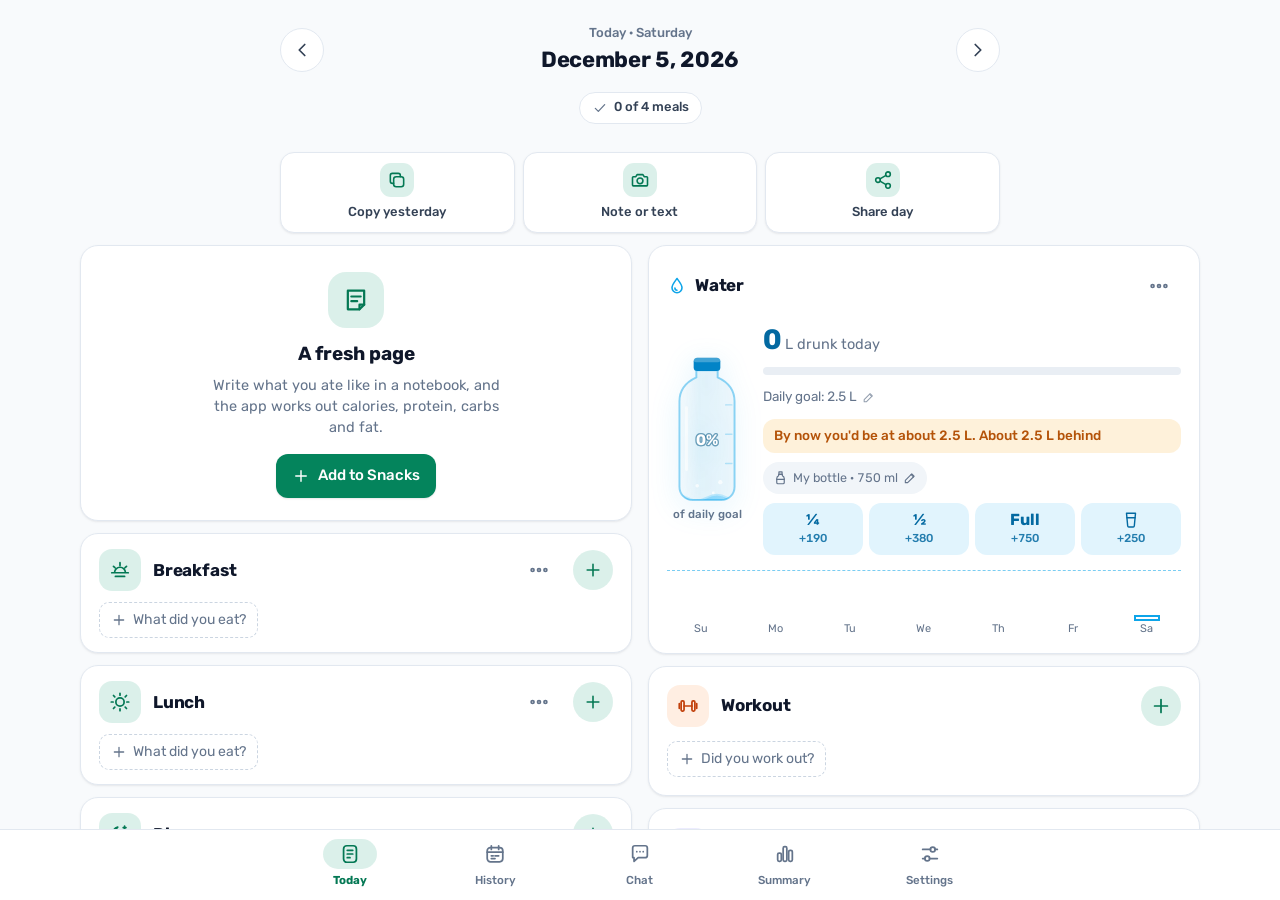
==== commit 8d8a6cdd: "Find product values on 310 company sites (1.30) - brands.js: 310 companies, brands and chains in 12 " ====
--- a/app/src/main/assets/www/index.html
+++ b/app/src/main/assets/www/index.html
@@ -31,6 +31,10 @@
 <script src="nutrition.js"></script>
 <script src="weight.js"></script>
 <script src="clarify.js"></script>
+<script>window.__FD_LABEL_API = true;</script>
+<script src="extract.js"></script>
+<script src="brands.js"></script>
+<script src="market.js"></script>
 <script src="app.js"></script>
 </body>
 </html>
--- a/app/src/main/assets/www/style.css
+++ b/app/src/main/assets/www/style.css
@@ -1,3 +1,14 @@
+/* =====================================================================
+   יומן אוכל · Food Diary — styles
+   1. Fonts            5. Navigation          9.  Nutrition
+   2. Design tokens    6. Page headers        10. Water · Workout · Weight
+   3. Base             7. Components          11. History · Stats · Chat · Settings
+   4. Layout           8. Meals               12. Sheets and smaller features
+                                              13. Backgrounds (photos and animated)
+   Colors live only in the tokens; components use the variables.
+   ===================================================================== */
+
+/* ---------- 1. Fonts (Rubik, OFL, bundled) ---------- */
 @font-face { font-family: Rubik; font-weight: 400; font-display: swap; src: url(fonts/rubik-hebrew-400-normal.woff2) format('woff2'); unicode-range: U+0307-0308, U+0590-05FF, U+200C-2010, U+20AA, U+25CC, U+FB1D-FB4F; }
 @font-face { font-family: Rubik; font-weight: 500; font-display: swap; src: url(fonts/rubik-hebrew-500-normal.woff2) format('woff2'); unicode-range: U+0307-0308, U+0590-05FF, U+200C-2010, U+20AA, U+25CC, U+FB1D-FB4F; }
 @font-face { font-family: Rubik; font-weight: 700; font-display: swap; src: url(fonts/rubik-hebrew-700-normal.woff2) format('woff2'); unicode-range: U+0307-0308, U+0590-05FF, U+200C-2010, U+20AA, U+25CC, U+FB1D-FB4F; }
@@ -5,109 +16,109 @@
 @font-face { font-family: Rubik; font-weight: 500; font-display: swap; src: url(fonts/rubik-latin-500-normal.woff2) format('woff2'); unicode-range: U+0000-00FF, U+2000-206F, U+2212; }
 @font-face { font-family: Rubik; font-weight: 700; font-display: swap; src: url(fonts/rubik-latin-700-normal.woff2) format('woff2'); unicode-range: U+0000-00FF, U+2000-206F, U+2212; }
 
+/* ---------- 2. Design tokens ---------- */
 :root {
-  --accent: #2F7D4F;
+  /* brand: app.js sets --accent and its shades from the color chosen in settings */
+  --accent: #059669;
   --accent-ink: #FFFFFF;
-  /* accent shades are filled in by app.js (applyTheme) so older WebViews work too */
-  --accent-soft: rgba(47, 125, 79, .14);
-  --accent-text: #265F3E;
-  --accent-light: #6DA383;
-  --a18: rgba(47, 125, 79, .18); --a38: rgba(47, 125, 79, .38); --a62: rgba(47, 125, 79, .62); --a22: rgba(47, 125, 79, .22); --a12: rgba(47, 125, 79, .12); --a08: rgba(47, 125, 79, .08);
-  --page: #F3F4EF;
-  --text: #1C2620;
-  --muted: #56615B;
-  --line: rgba(28, 38, 32, .10);
-  --chip: rgba(28, 38, 32, .06);
+  --accent-soft: rgba(5, 150, 105, .12);
+  --accent-text: #047857;
+  --accent-light: #34D399;
+  --accent-strong: #04845C; /* filled buttons: a shade darker, so white text stays readable */
+  --a18: rgba(5, 150, 105, .18); --a38: rgba(5, 150, 105, .38); --a62: rgba(5, 150, 105, .62); --a22: rgba(5, 150, 105, .22); --a12: rgba(5, 150, 105, .12); --a08: rgba(5, 150, 105, .08);
+
+  /* neutrals (60%: page, 30%: surfaces and text) */
+  --page: #F8FAFC;
+  --surface: #FFFFFF;
+  --surface-2: #F1F5F9;
+  --input: #FFFFFF;
+  --text: #0F172A;
+  --text-2: #334155;
+  --muted: #64748B;
+  --line: #E2E8F0;
+  --line-strong: #CBD5E1;
+  --chip: #F1F5F9;
+  --track: #E9EEF4;
   --card-rgb: 255, 255, 255;
-  --card-alpha: .88;
+  --card-alpha: 1;
   --card: rgba(var(--card-rgb), var(--card-alpha));
   --sheet: #FFFFFF;
-  --shadow: 0 1px 2px rgba(20, 30, 25, .06), 0 6px 20px rgba(20, 30, 25, .06);
+  --shadow: 0 1px 2px rgba(15, 23, 42, .04), 0 1px 3px rgba(15, 23, 42, .05);
+  --shadow-lg: 0 12px 32px -8px rgba(15, 23, 42, .18);
+
+  /* data colors (10%): fixed meaning everywhere */
+  --carb: #F59E0B;     --carb-text: #B45309;
+  --protein: #F43F5E;  --protein-text: #BE123C;
+  --fat: #8B5CF6;      --fat-text: #6D28D9;
+  --water: #0EA5E9;    --water-text: #0369A1;  --water-bg: rgba(14, 165, 233, .12);
+  --gym: #F97316;      --gym-text: #C2410C;    --gym-bg: rgba(249, 115, 22, .12);
+  --weight: #6366F1;   --weight-text: #4338CA; --weight-bg: rgba(99, 102, 241, .12);
+  --ok: #059669;   --ok-text: #047857;   --ok-bg: rgba(5, 150, 105, .11);
+  --warn: #D97706; --warn-text: #B45309; --warn-bg: rgba(245, 158, 11, .15);
+  --bad: #DC2626;  --bad-text: #B91C1C;  --bad-bg: rgba(220, 38, 38, .10);
+
+  /* shape and space */
+  --radius: 18px;
+  --radius-md: 14px;
+  --radius-sm: 12px;
+  --content: 720px;
   --sat: 0px;
   --sab: 0px;
-  --radius: 20px;
   --blur: 0px;
   --dim: 0;
   color-scheme: light;
 }
 html.dark {
-  --page: #111613;
-  --text: #EEF2EE;
-  --muted: #A3ADA7;
-  --line: rgba(238, 242, 238, .12);
-  --chip: rgba(238, 242, 238, .08);
-  --card-rgb: 28, 34, 31;
-  --sheet: #1A201D;
-  --accent-text: var(--accent-text-dark, #8CC7A3);
-  --shadow: 0 1px 2px rgba(0, 0, 0, .3), 0 8px 24px rgba(0, 0, 0, .25);
+  --page: #0F172A;
+  --surface: #1E293B;
+  --surface-2: #273449;
+  --input: #162032;
+  --text: #F1F5F9;
+  --text-2: #CBD5E1;
+  --muted: #94A3B8;
+  --line: #2B3A51;
+  --line-strong: #3E4F68;
+  --chip: #273449;
+  --track: #2B3A51;
+  --card-rgb: 30, 41, 59;
+  --sheet: #1E293B;
+  --shadow: 0 1px 2px rgba(0, 0, 0, .25);
+  --shadow-lg: 0 16px 40px -10px rgba(0, 0, 0, .55);
+  --accent-text: var(--accent-text-dark, #6EE7B7);
+  --carb: #FBBF24;     --carb-text: #FCD34D;
+  --protein: #FB7185;  --protein-text: #FDA4AF;
+  --fat: #A78BFA;      --fat-text: #C4B5FD;
+  --water: #38BDF8;    --water-text: #7DD3FC;  --water-bg: rgba(56, 189, 248, .14);
+  --gym: #FB923C;      --gym-text: #FDBA74;    --gym-bg: rgba(251, 146, 60, .14);
+  --weight: #818CF8;   --weight-text: #A5B4FC; --weight-bg: rgba(129, 140, 248, .15);
+  --ok: #34D399;   --ok-text: #6EE7B7;   --ok-bg: rgba(52, 211, 153, .13);
+  --warn: #FBBF24; --warn-text: #FCD34D; --warn-bg: rgba(251, 191, 36, .13);
+  --bad: #F87171;  --bad-text: #FCA5A5;  --bad-bg: rgba(248, 113, 113, .13);
   color-scheme: dark;
 }
 
+/* ---------- 3. Base ---------- */
 * { box-sizing: border-box; -webkit-tap-highlight-color: transparent; }
 html, body { margin: 0; height: 100%; }
 body {
-  font-family: Rubik, system-ui, sans-serif;
+  font-family: Rubik, system-ui, -apple-system, "Segoe UI", Roboto, sans-serif;
   color: var(--text);
   background: var(--page);
   font-size: 16px;
-  line-height: 1.4;
+  line-height: 1.45;
   overscroll-behavior: none;
   -webkit-font-smoothing: antialiased;
-}
-button, input, select, textarea { font: inherit; color: inherit; }
+  /* every number lines up in columns and keeps its width while it updates */
+  font-variant-numeric: tabular-nums;
+}
+button, input, select, textarea { font: inherit; color: inherit; font-variant-numeric: inherit; }
 button { cursor: pointer; }
 svg { flex-shrink: 0; }
-
-#bg {
-  position: fixed; inset: -40px; z-index: 0;
-  background: var(--page);
-  background-size: cover; background-position: center;
-  filter: blur(var(--blur));
-  transition: background .4s ease;
-}
-#bgDim { position: fixed; inset: 0; z-index: 0; background: #000; opacity: var(--dim); pointer-events: none; }
-#datePicker { position: fixed; bottom: 0; left: 0; width: 1px; height: 1px; opacity: 0; pointer-events: none; }
-
-#app { position: relative; z-index: 1; height: 100%; display: flex; flex-direction: column; }
-#screen {
-  flex: 1; overflow-y: auto; overflow-x: hidden; outline: none;
-  padding: calc(var(--sat) + 8px) 14px 24px;
-  -webkit-overflow-scrolling: touch;
-}
-#screen.swap { animation: fadeUp .28s ease both; }
-
-/* ---------- bottom tabs ---------- */
-#tabs {
-  display: grid; grid-template-columns: repeat(5, minmax(0, 1fr));
-  padding: 6px 8px calc(var(--sab) + 6px);
-  background: rgba(var(--card-rgb), .82);
-  backdrop-filter: blur(18px) saturate(1.4);
-  -webkit-backdrop-filter: blur(18px) saturate(1.4);
-  border-top: 1px solid var(--line);
-}
-.tab {
-  border: none; background: none; min-height: 52px;
-  display: flex; flex-direction: column; align-items: center; justify-content: center; gap: 3px;
-  font-size: 12px; color: var(--muted); border-radius: 14px; position: relative;
-}
-.tab .pill { width: 56px; height: 30px; border-radius: 15px; display: flex; align-items: center; justify-content: center; transition: background .2s; }
-.tab[aria-current="page"] { color: var(--accent-text); font-weight: 500; }
-.tab[aria-current="page"] .pill { background: var(--accent-soft); }
-
-/* ---------- cards ---------- */
-.card {
-  background: var(--card);
-  border-radius: var(--radius);
-  box-shadow: var(--shadow);
-  border: 1px solid var(--line);
-  padding: 16px;
-  margin-bottom: 12px;
-  backdrop-filter: blur(12px);
-  -webkit-backdrop-filter: blur(12px);
-  animation: fadeUp .3s ease both;
-}
-.card h2 { margin: 0; font-size: 17px; font-weight: 700; }
-.card h3 { margin: 0 0 10px; font-size: 15px; font-weight: 700; }
+svg .d { display: none; } /* icons are single-weight line icons; the old duotone fills stay hidden */
+:focus-visible { outline: 2px solid var(--accent); outline-offset: 2px; }
+::selection { background: var(--a22); }
+h1, h2, h3 { letter-spacing: -.01em; }
+
 .muted { color: var(--muted); }
 .small { font-size: 13px; }
 .row { display: flex; align-items: center; gap: 8px; }
@@ -117,299 +128,353 @@
 .stack { display: flex; flex-direction: column; gap: 10px; }
 .center { text-align: center; }
 .hidden { display: none !important; }
-
-/* ---------- top bar ---------- */
-.topbar { padding: 6px 2px 12px; }
-.topbar h1 { margin: 0; font-size: 24px; font-weight: 700; letter-spacing: -.01em; display: inline-block; padding: 6px 18px; border-radius: 18px; background: var(--card); border: 1px solid var(--line); box-shadow: var(--shadow); backdrop-filter: blur(12px); -webkit-backdrop-filter: blur(12px); }
-.daynav { display: flex; align-items: center; gap: 10px; }
+.nw { white-space: nowrap; }
+
+/* ---------- 4. Layout ---------- */
+#bg {
+  position: fixed; inset: -40px; z-index: 0;
+  background: var(--page);
+  background-size: cover; background-position: center;
+  filter: blur(var(--blur));
+  transition: background .4s ease;
+}
+#bgDim { position: fixed; inset: 0; z-index: 0; background: #000; opacity: var(--dim); pointer-events: none; }
+#datePicker { position: fixed; bottom: 0; left: 0; width: 1px; height: 1px; opacity: 0; pointer-events: none; }
+
+#app { position: relative; z-index: 1; height: 100%; display: flex; flex-direction: column; }
+#screen {
+  flex: 1; overflow-y: auto; overflow-x: hidden; outline: none;
+  /* centered column: full width on a phone, --content wide on a computer */
+  padding: calc(var(--sat) + 12px) max(16px, calc((100% - var(--content)) / 2)) 32px;
+  -webkit-overflow-scrolling: touch;
+}
+#screen.swap { animation: fadeUp .25s ease both; }
+#screen.chatmode { display: flex; flex-direction: column; }
+#screen.chatmode .chat { flex: 1 0 auto; justify-content: flex-end; }
+#screen.chatmode > .card, #screen.chatmode > .topbar { flex-shrink: 0; }
+
+/* wide screens: the day is laid out in two columns under the header */
+@media (min-width: 1100px) {
+  #screen[data-tab="today"] { --content: 1120px; }
+  #screen[data-tab="today"] .topbar, #screen[data-tab="today"] .quick { max-width: 720px; margin-inline: auto; }
+  .daygrid { column-count: 2; column-gap: 16px; }
+  .daygrid > * { break-inside: avoid; }
+}
+
+/* ---------- 5. Navigation ---------- */
+#tabs {
+  display: grid; grid-template-columns: repeat(5, minmax(0, 1fr)); gap: 4px;
+  padding: 6px max(8px, calc((100% - var(--content)) / 2)) calc(var(--sab) + 8px);
+  background: rgba(var(--card-rgb), .94);
+  backdrop-filter: blur(18px) saturate(1.3);
+  -webkit-backdrop-filter: blur(18px) saturate(1.3);
+  border-top: 1px solid var(--line);
+}
+.tab {
+  border: none; background: none; min-height: 56px; padding: 0;
+  display: flex; flex-direction: column; align-items: center; justify-content: center; gap: 3px;
+  font-size: 11.5px; font-weight: 500; color: var(--muted); border-radius: 14px;
+  transition: color .2s;
+}
+.tab .pill { width: 54px; height: 30px; border-radius: 999px; display: flex; align-items: center; justify-content: center; transition: background .2s, transform .2s; }
+.tab[aria-current="page"] { color: var(--accent-text); font-weight: 700; }
+.tab[aria-current="page"] .pill { background: var(--accent-soft); }
+@media (hover: hover) {
+  .tab:hover { color: var(--text); }
+  .tab:hover .pill { background: var(--surface-2); }
+  .tab[aria-current="page"]:hover { color: var(--accent-text); }
+  .tab[aria-current="page"]:hover .pill { background: var(--a18); }
+}
+
+/* ---------- 6. Page headers ---------- */
+.topbar { padding: 6px 0 14px; }
+.topbar h1 { margin: 0; font-size: 27px; line-height: 1.2; font-weight: 700; letter-spacing: -.02em; }
+
+/* today: date, day navigation and status */
+.daynav { display: flex; align-items: center; gap: 8px; }
 .datebtn {
-  flex: 1; border: none; background: var(--card); border-radius: 18px; padding: 8px 12px; min-height: 56px;
-  display: flex; flex-direction: column; align-items: center; justify-content: center;
-  box-shadow: var(--shadow); border: 1px solid var(--line);
-  backdrop-filter: blur(12px); -webkit-backdrop-filter: blur(12px);
-}
-.datebtn .wd { font-size: 13px; color: var(--muted); }
-.datebtn .dt { font-size: 19px; font-weight: 700; }
-
-.iconbtn {
-  width: 44px; height: 44px; border-radius: 22px; border: 1px solid var(--line);
-  background: var(--card); display: inline-flex; align-items: center; justify-content: center;
-  box-shadow: var(--shadow); backdrop-filter: blur(12px); -webkit-backdrop-filter: blur(12px);
-  flex-shrink: 0;
-}
-.iconbtn.flat { box-shadow: none; background: transparent; border-color: transparent; backdrop-filter: none; -webkit-backdrop-filter: none; }
-.iconbtn.plain { box-shadow: none; background: var(--chip); border-color: transparent; }
-.iconbtn.primary { background: var(--accent); color: var(--accent-ink); border-color: transparent; }
-.iconbtn:active, .btn:active, .chip:active, .tab:active, .datebtn:active { transform: scale(.96); }
-
-.btn {
-  min-height: 44px; padding: 0 16px; border-radius: 14px; border: none;
-  display: inline-flex; align-items: center; justify-content: center; gap: 8px;
-  font-weight: 500; font-size: 15px; background: var(--chip); color: var(--text);
-  transition: transform .1s;
-}
-.btn.primary { background: var(--accent); color: var(--accent-ink); }
-.btn.soft { background: var(--accent-soft); color: var(--accent-text); }
-.btn.danger { background: rgba(190, 50, 50, .12); color: #B23A3A; }
-html.dark .btn.danger { color: #F08A8A; }
-.btn.block { width: 100%; }
-.btn.big { min-height: 52px; font-size: 16px; border-radius: 16px; }
-.btn[disabled] { opacity: .45; }
+  flex: 1; min-width: 0; border: none; background: none; border-radius: 16px; padding: 6px 8px; min-height: 58px;
+  display: flex; flex-direction: column; align-items: center; justify-content: center; gap: 1px; color: var(--text);
+  transition: background .15s;
+}
+.datebtn .wd { font-size: 13px; color: var(--muted); font-weight: 500; }
+.datebtn .dt { font-size: 22px; font-weight: 700; letter-spacing: -.015em; }
+@media (hover: hover) { .datebtn:hover { background: var(--surface-2); } }
 
 .badges { display: flex; gap: 8px; margin-top: 10px; flex-wrap: wrap; justify-content: center; }
 .badge {
-  display: inline-flex; align-items: center; gap: 6px; padding: 6px 12px; border-radius: 999px;
-  background: var(--card); border: 1px solid var(--line); font-size: 13px; font-weight: 500;
-  backdrop-filter: blur(12px); -webkit-backdrop-filter: blur(12px);
-}
-.badge.hot { color: #B85C1E; }
-html.dark .badge.hot { color: #F2A46B; }
-button.badge { min-height: 36px; }
-
-.quick { display: grid; grid-template-columns: repeat(3, minmax(0, 1fr)); gap: 8px; margin-bottom: 12px; }
-.quick .btn { flex-direction: column; gap: 4px; min-height: 64px; font-size: 13px; background: var(--card); border: 1px solid var(--line); box-shadow: var(--shadow); backdrop-filter: blur(12px); -webkit-backdrop-filter: blur(12px); }
-.quick .btn svg { color: var(--accent-text); }
-
-/* ---------- meal cards ---------- */
-.meal-head { display: flex; align-items: center; gap: 10px; }
-.meal-icon { width: 40px; height: 40px; border-radius: 13px; display: flex; align-items: center; justify-content: center; flex-shrink: 0; }
-.meal-title { flex: 1; min-width: 0; }
-.meal-title .sub { font-size: 12px; color: var(--muted); }
-.chips { display: flex; flex-wrap: wrap; gap: 7px; margin-top: 12px; }
+  display: inline-flex; align-items: center; gap: 6px; height: 32px; padding: 0 12px; border-radius: 999px;
+  background: var(--card); border: 1px solid var(--line); font-size: 13px; font-weight: 500; color: var(--text-2);
+}
+.badge svg { color: var(--muted); }
+.badge.hot { background: var(--warn-bg); border-color: transparent; color: var(--warn-text); }
+.badge.hot svg { color: currentColor; }
+button.badge { min-height: 32px; }
+@media (hover: hover) { button.badge:hover { background: var(--surface-2); } }
+
+.quick { display: grid; grid-template-columns: repeat(3, minmax(0, 1fr)); gap: 8px; margin: 14px 0 12px; }
+.quick .btn {
+  flex-direction: column; gap: 6px; min-height: 74px; padding: 10px 6px; border-radius: var(--radius-md);
+  font-size: 13px; font-weight: 500; color: var(--text-2);
+  background: var(--card); border: 1px solid var(--line); box-shadow: var(--shadow);
+}
+@media (hover: hover) { .quick .btn:hover { border-color: var(--line-strong); } }
+.qi { width: 34px; height: 34px; border-radius: 11px; display: flex; align-items: center; justify-content: center; background: var(--accent-soft); color: var(--accent-text); }
+.qi svg { color: currentColor; }
+
+/* ---------- 7. Components ---------- */
+.card {
+  background: var(--card);
+  border: 1px solid var(--line);
+  border-radius: var(--radius);
+  box-shadow: var(--shadow);
+  padding: 18px;
+  margin-bottom: 12px;
+  animation: fadeUp .3s ease both;
+}
+.card h2 { margin: 0; font-size: 17px; font-weight: 700; }
+.card h3 { margin: 0 0 12px; font-size: 15px; font-weight: 700; }
+.card h2 svg, .card h3 svg { color: var(--accent-text); }
+.section-t { font-size: 13px; font-weight: 700; color: var(--muted); margin: 2px 0 -4px; }
+
+/* buttons */
+.btn {
+  min-height: 44px; padding: 0 16px; border-radius: var(--radius-sm); border: none;
+  display: inline-flex; align-items: center; justify-content: center; gap: 8px;
+  font-weight: 500; font-size: 15px; background: var(--surface-2); color: var(--text);
+  transition: transform .1s, background .15s, filter .15s;
+}
+.btn.primary { background: var(--accent-strong); color: var(--accent-ink); box-shadow: 0 1px 2px rgba(15, 23, 42, .1); }
+.btn.soft { background: var(--accent-soft); color: var(--accent-text); }
+.btn.danger { background: var(--bad-bg); color: var(--bad-text); }
+.btn.block { width: 100%; }
+.btn.big { min-height: 52px; font-size: 16px; border-radius: var(--radius-md); }
+.btn[disabled] { opacity: .45; }
+@media (hover: hover) {
+  .btn:hover { background: var(--line); }
+  .btn.primary:hover { background: var(--accent-strong); filter: brightness(.92); }
+  .btn.soft:hover { background: var(--a18); }
+  .btn.danger:hover { background: var(--bad-bg); filter: brightness(.97); }
+}
+
+.iconbtn {
+  width: 44px; height: 44px; border-radius: 999px; border: 1px solid var(--line);
+  background: var(--card); color: var(--text-2); display: inline-flex; align-items: center; justify-content: center;
+  flex-shrink: 0; transition: background .15s, transform .1s;
+}
+.iconbtn.flat { background: transparent; border-color: transparent; color: var(--muted); }
+.iconbtn.plain { background: var(--surface-2); border-color: transparent; }
+.iconbtn.primary { background: var(--accent-strong); color: var(--accent-ink); border-color: transparent; }
+.iconbtn.tonal { width: 40px; height: 40px; background: var(--accent-soft); color: var(--accent-text); border-color: transparent; }
+@media (hover: hover) {
+  .iconbtn:hover, .iconbtn.flat:hover, .iconbtn.plain:hover { background: var(--surface-2); color: var(--text); }
+  .iconbtn.primary:hover { background: var(--accent-strong); color: var(--accent-ink); filter: brightness(.92); }
+  .iconbtn.tonal:hover { background: var(--a22); color: var(--accent-text); }
+}
+.iconbtn:active, .btn:active, .chip:active, .tab:active, .datebtn:active, .badge:active { transform: scale(.96); }
+.linkbtn { border: none; background: none; color: inherit; font-weight: 700; text-decoration: underline; text-underline-offset: 2px; min-height: 32px; padding: 0 4px; font-size: 12.5px; display: inline-flex; align-items: center; gap: 4px; }
+.plain-btn { border: none; background: none; padding: 0; text-align: start; color: inherit; width: 100%; font: inherit; display: block; }
+
+/* chips and tags */
+.chips { display: flex; flex-wrap: wrap; gap: 6px; margin-top: 14px; }
 .chip {
-  border: none; background: var(--chip); border-radius: 999px; padding: 8px 13px; min-height: 38px;
-  font-size: 14px; display: inline-flex; align-items: center; gap: 6px; text-align: start; max-width: 100%;
-  transition: transform .1s, background .2s;
-  animation: pop .25s ease both;
+  border: 1px solid transparent; background: var(--surface-2); border-radius: 10px; padding: 6px 11px; min-height: 36px;
+  font-size: 14px; display: inline-flex; align-items: center; gap: 6px; text-align: start; max-width: 100%; color: var(--text);
+  transition: transform .1s, background .15s, border-color .15s;
+  animation: pop .22s ease both;
 }
 .chip .q { font-weight: 700; color: var(--accent-text); }
 .chip .w { color: var(--muted); font-size: 12.5px; }
-.chip.ghost { background: transparent; border: 1.5px dashed var(--line); color: var(--muted); }
+.chip.ghost { background: transparent; border: 1.5px dashed var(--line-strong); color: var(--muted); }
 .chip.tpl { background: var(--accent-soft); color: var(--accent-text); font-weight: 500; }
-.chip.sel { background: var(--accent); color: var(--accent-ink); }
+.chip.sel { background: var(--accent-strong); color: var(--accent-ink); }
 .chip.sel .q, .chip.sel .w { color: inherit; }
-.meal-note { margin-top: 10px; font-size: 13px; color: var(--muted); display: flex; gap: 6px; align-items: flex-start; }
-.empty-hint { margin-top: 10px; font-size: 14px; color: var(--muted); }
-
-.water { display: flex; gap: 6px; flex-wrap: wrap; margin-top: 10px; }
-.cup { width: 36px; height: 44px; border: none; background: none; padding: 0; display: flex; align-items: center; justify-content: center; color: var(--line); }
-.cup.on { color: #2C8FB5; }
-html.dark .cup.on { color: #5DB8DA; }
-.cup svg { transition: transform .2s; }
-.cup.on svg { transform: scale(1.06); }
-
+.chip.amb { border-style: dashed; border-color: var(--warn); }
+@media (hover: hover) {
+  .chip:hover { background: var(--line); }
+  .chip.ghost:hover { background: var(--surface-2); color: var(--text-2); }
+  .chip.tpl:hover { background: var(--a22); }
+  .chip.sel:hover { background: var(--accent-strong); }
+}
+.ambq { display: inline-flex; align-items: center; justify-content: center; width: 18px; height: 18px; border-radius: 50%; background: var(--warn); color: #fff; font-size: 12px; font-weight: 700; margin-inline-start: 2px; }
+
+/* status pills */
+.bal { display: inline-flex; align-items: center; gap: 3px; height: 26px; font-size: 12.5px; font-weight: 700; border-radius: 999px; padding: 0 10px; white-space: nowrap; flex-shrink: 0; }
+.bal.ok { background: var(--ok-bg); color: var(--ok-text); }
+.bal.near { background: var(--warn-bg); color: var(--warn-text); }
+.bal.off { background: var(--bad-bg); color: var(--bad-text); }
+.bal.soft { background: var(--surface-2); color: var(--muted); }
+.warn-t { color: var(--bad-text); }
+.warn { color: var(--warn-text); font-size: 13px; }
+
+/* inputs */
 textarea.note, .field input, .field select, .field textarea, input.search {
-  width: 100%; border: 1px solid var(--line); background: rgba(var(--card-rgb), .6); border-radius: 14px;
+  width: 100%; border: 1px solid var(--line-strong); background: var(--input); border-radius: var(--radius-sm);
   padding: 12px 14px; font-size: 15px; outline: none; resize: vertical; color: var(--text);
-}
+  transition: border-color .15s, box-shadow .15s;
+}
+textarea.note::placeholder, .field input::placeholder, .field textarea::placeholder, input.search::placeholder { color: var(--muted); opacity: .85; }
 textarea.note:focus, .field input:focus, .field select:focus, .field textarea:focus, input.search:focus { border-color: var(--accent); box-shadow: 0 0 0 3px var(--accent-soft); }
 .field { display: flex; flex-direction: column; gap: 6px; }
 .field > span { font-size: 13px; color: var(--muted); font-weight: 500; }
 .searchbox { position: relative; }
 .searchbox svg { position: absolute; inset-inline-start: 14px; top: 50%; transform: translateY(-50%); color: var(--muted); pointer-events: none; }
 .searchbox input { padding-inline-start: 42px; }
-
-/* ---------- segmented ---------- */
-.seg { display: grid; grid-auto-flow: column; grid-auto-columns: minmax(0, 1fr); gap: 4px; padding: 4px; background: var(--chip); border-radius: 14px; }
-.seg button { border: none; background: none; min-height: 40px; border-radius: 10px; font-size: 14px; font-weight: 500; color: var(--muted); }
-.seg button[aria-pressed="true"] { background: var(--sheet); color: var(--text); box-shadow: 0 1px 3px rgba(0,0,0,.12); }
-html.dark .seg button[aria-pressed="true"] { background: #2A322E; }
-
-/* ---------- lists ---------- */
+input[type=range] { width: 100%; accent-color: var(--accent); height: 28px; }
+input.gnum { width: 100%; min-height: 44px; border-radius: var(--radius-sm); border: 1px solid var(--line-strong); background: var(--input); color: var(--text); text-align: center; font-size: 17px; font-weight: 500; padding: 6px; outline: none; -moz-appearance: textfield; }
+input.gnum:focus { border-color: var(--accent); box-shadow: 0 0 0 3px var(--accent-soft); }
+input.gnum::-webkit-outer-spin-button, input.gnum::-webkit-inner-spin-button { -webkit-appearance: none; margin: 0; }
+.field input.gnum { padding: 6px; }
+
+/* segmented control */
+.seg { display: grid; grid-auto-flow: column; grid-auto-columns: minmax(0, 1fr); gap: 4px; padding: 4px; background: var(--surface-2); border-radius: var(--radius-md); }
+.seg button { border: none; background: none; min-height: 40px; border-radius: 10px; font-size: 14px; font-weight: 500; color: var(--muted); transition: background .15s, color .15s; }
+.seg button[aria-pressed="true"] { background: var(--surface); color: var(--text); box-shadow: 0 1px 2px rgba(15, 23, 42, .08), 0 1px 3px rgba(15, 23, 42, .06); }
+html.dark .seg button[aria-pressed="true"] { background: #334155; }
+@media (hover: hover) { .seg button:not([aria-pressed="true"]):hover { color: var(--text); } }
+
+/* lists */
 .list { display: flex; flex-direction: column; }
 .li { display: flex; align-items: center; gap: 12px; padding: 12px 2px; border-bottom: 1px solid var(--line); min-height: 52px; }
 .li:last-child { border-bottom: none; }
-button.li { border-left: none; border-right: none; border-top: none; background: none; text-align: start; width: 100%; }
+button.li { width: 100%; border: none; border-bottom: 1px solid var(--line); background: none; text-align: start; color: inherit; font: inherit; border-radius: 0; }
+button.li:last-child { border-bottom: none; }
+@media (hover: hover) { button.li:hover { background: var(--surface-2); } }
 .li .t { font-weight: 500; }
 .li .s { font-size: 13px; color: var(--muted); }
+.li .kcal { min-width: 44px; text-align: end; }
+.li.cur { background: var(--a08); border-radius: var(--radius-sm); padding-inline: 8px; }
+
+/* switch */
+.switch { position: relative; width: 50px; height: 30px; border-radius: 999px; background: var(--line-strong); border: none; flex-shrink: 0; transition: background .2s; }
+.switch::after { content: ''; position: absolute; top: 3px; inset-inline-start: 3px; width: 24px; height: 24px; border-radius: 50%; background: #fff; box-shadow: 0 1px 3px rgba(15, 23, 42, .25); transition: transform .2s; }
+.switch[aria-checked="true"] { background: var(--accent); }
+.switch[aria-checked="true"]::after { transform: translateX(-20px); }
 
 .stepper { display: flex; align-items: center; gap: 6px; }
 .stepper .val { min-width: 34px; text-align: center; font-weight: 700; font-size: 16px; }
-
-/* ---------- bars ---------- */
-.bar { height: 10px; border-radius: 5px; background: var(--chip); overflow: hidden; }
-.bar > i { display: block; height: 100%; border-radius: 5px; background: var(--accent); transform-origin: right; animation: grow .6s ease both; }
-.barrow { display: flex; flex-direction: column; gap: 5px; }
+.stepper.big-step { display: flex; align-items: center; gap: 8px; }
+.stepper.big-step .gnum { flex: 1; font-size: 20px; min-height: 50px; }
+
+/* progress bars */
+.bar { height: 8px; border-radius: 999px; background: var(--track); overflow: hidden; }
+.bar > i { display: block; height: 100%; border-radius: 999px; background: var(--accent); transform-origin: right; animation: grow .6s ease both; }
+.barrow { display: flex; flex-direction: column; gap: 6px; }
 .barrow .row { font-size: 14px; }
+.bar.wk { position: relative; overflow: visible; }
+
+/* stat tiles */
 .tiles { display: grid; grid-template-columns: repeat(2, minmax(0, 1fr)); gap: 10px; margin-bottom: 12px; }
 .tile { margin: 0; }
-.tile .big { font-size: 30px; font-weight: 700; line-height: 1.1; }
-.tile .lbl { font-size: 13px; color: var(--muted); }
-
-/* ---------- calendar ---------- */
-.cal { display: grid; grid-template-columns: repeat(7, minmax(0, 1fr)); gap: 4px; text-align: center; }
-.cal .h { font-size: 12px; color: var(--muted); padding: 4px 0; }
-.cal button { border: none; aspect-ratio: 1; border-radius: 12px; background: none; font-size: 14px; position: relative; display: flex; align-items: center; justify-content: center; }
-.cal button.l1 { background: var(--a18); }
-.cal button.l2 { background: var(--a38); }
-.cal button.l3 { background: var(--a62); color: #fff; }
-.cal button.l4 { background: var(--accent); color: var(--accent-ink); font-weight: 700; }
-.cal button.today { box-shadow: inset 0 0 0 2px var(--text); }
-.cal button.future { opacity: .35; }
-
-/* ---------- day list ---------- */
-.dayitem { display: block; width: 100%; text-align: start; border: none; background: var(--card); }
-.dayitem .lines { font-size: 13.5px; color: var(--muted); margin-top: 6px; display: flex; flex-direction: column; gap: 2px; }
-.dayitem .lines b { color: var(--text); font-weight: 500; }
-mark { background: rgba(242, 193, 78, .55); color: inherit; border-radius: 4px; padding: 0 2px; }
-
-/* ---------- backgrounds ---------- */
-.bggrid { display: grid; grid-template-columns: repeat(3, minmax(0, 1fr)); gap: 10px; }
-.bgthumb {
-  border: 2px solid transparent; padding: 0; border-radius: 16px; aspect-ratio: 3 / 4; position: relative; overflow: hidden;
-  background-size: cover; background-position: center; box-shadow: var(--shadow);
-}
-.bgthumb[aria-pressed="true"] { border-color: var(--accent); box-shadow: 0 0 0 3px var(--accent-soft); }
-.bgthumb .nm { position: absolute; inset: auto 0 0 0; padding: 6px; font-size: 12px; font-weight: 500; background: linear-gradient(transparent, rgba(0,0,0,.55)); color: #fff; text-align: center; }
-.bgthumb .ck { position: absolute; top: 6px; left: 6px; width: 24px; height: 24px; border-radius: 12px; background: var(--accent); color: #fff; display: flex; align-items: center; justify-content: center; }
-.bgthumb.add { background: var(--chip); border: 2px dashed var(--line); display: flex; flex-direction: column; align-items: center; justify-content: center; gap: 6px; color: var(--muted); font-size: 13px; box-shadow: none; }
-.swatches { display: flex; gap: 10px; flex-wrap: wrap; }
-.swatch { width: 44px; height: 44px; border-radius: 22px; border: 3px solid transparent; box-shadow: inset 0 0 0 2px rgba(255,255,255,.6); }
-.swatch[aria-pressed="true"] { border-color: var(--text); }
-input[type=range] { width: 100%; accent-color: var(--accent); height: 28px; }
-.switch { position: relative; width: 52px; height: 32px; border-radius: 16px; background: var(--chip); border: 1px solid var(--line); flex-shrink: 0; transition: background .2s; }
-.switch::after { content: ''; position: absolute; top: 3px; inset-inline-start: 3px; width: 24px; height: 24px; border-radius: 12px; background: #fff; box-shadow: 0 1px 3px rgba(0,0,0,.25); transition: transform .2s; }
-.switch[aria-checked="true"] { background: var(--accent); }
-.switch[aria-checked="true"]::after { transform: translateX(-20px); }
-
-/* ---------- sheets ---------- */
-.overlay { position: fixed; inset: 0; z-index: 20; display: flex; flex-direction: column; justify-content: flex-end; }
-.overlay .scrim { position: absolute; inset: 0; background: rgba(0,0,0,.4); animation: fade .2s ease both; }
-.sheet {
-  position: relative; background: var(--sheet); border-radius: 26px 26px 0 0; max-height: calc(100% - var(--sat) - 24px);
-  display: flex; flex-direction: column; animation: slideUp .28s cubic-bezier(.2,.8,.2,1) both;
-  box-shadow: 0 -8px 30px rgba(0,0,0,.18);
-}
-.sheet.full { height: calc(100% - var(--sat) - 12px); }
-.sheet .grab { width: 40px; height: 5px; border-radius: 3px; background: var(--line); margin: 8px auto 0; }
-.sheet header { display: flex; align-items: center; gap: 8px; padding: 10px 16px 8px; }
-.sheet header h2 { flex: 1; margin: 0; font-size: 19px; font-weight: 700; }
-.sheet .body { flex: 1; overflow-y: auto; padding: 4px 16px 16px; display: flex; flex-direction: column; gap: 14px; }
-.sheet footer { padding: 10px 16px calc(var(--sab) + 12px); border-top: 1px solid var(--line); display: flex; gap: 8px; }
-.overlay.closing .sheet { animation: slideDown .2s ease both; }
-.overlay.closing .scrim { animation: fade .2s ease reverse both; }
-.section-t { font-size: 14px; font-weight: 700; color: var(--muted); margin: 2px 0 -4px; }
-
-.preview { background: var(--accent-soft); border-radius: 14px; padding: 10px 12px; font-size: 14px; }
-.preview .chips { margin-top: 6px; }
-.importday { border: 1px solid var(--line); border-radius: 14px; padding: 10px 12px; font-size: 13.5px; white-space: pre-line; }
-.warn { color: #9A5B12; font-size: 13px; }
-html.dark .warn { color: #F2B66B; }
-
-/* ---------- toast ---------- */
+.tile .big { font-size: 28px; font-weight: 700; line-height: 1.15; letter-spacing: -.02em; }
+.tile .lbl { font-size: 13px; color: var(--muted); margin-top: 2px; }
+
+/* toast */
 #toast {
   position: fixed; z-index: 40; left: 50%; top: calc(var(--sat) + 12px); transform: translate(-50%, -20px);
-  background: #1C2620; color: #fff; border-radius: 14px; padding: 10px 10px 10px 16px; min-height: 44px; font-size: 14px;
+  background: #0F172A; color: #F8FAFC; border-radius: 14px; padding: 10px 10px 10px 16px; min-height: 46px; font-size: 14px;
   display: flex; align-items: center; gap: 12px; opacity: 0; pointer-events: none; transition: opacity .2s, transform .2s;
-  max-width: calc(100% - 32px); box-shadow: 0 8px 24px rgba(0,0,0,.25);
-}
-html.dark #toast { background: #E8EEE9; color: #111; }
+  max-width: min(calc(100% - 32px), 560px); box-shadow: var(--shadow-lg);
+}
+html.dark #toast { background: #F1F5F9; color: #0F172A; }
 #toast.show { opacity: 1; transform: translate(-50%, 0); pointer-events: auto; }
-#toast button { border: none; background: none; color: #9BE0B5; font-weight: 700; min-height: 36px; padding: 0 8px; }
-html.dark #toast button { color: var(--accent); }
-
-.empty-state { text-align: center; padding: 30px 10px; color: var(--muted); }
-.empty-state svg { color: var(--accent); opacity: .7; margin-bottom: 8px; }
-
-@keyframes fadeUp { from { opacity: 0; transform: translateY(8px); } to { opacity: 1; transform: none; } }
-@keyframes pop { from { opacity: 0; transform: scale(.92); } to { opacity: 1; transform: none; } }
-@keyframes fade { from { opacity: 0; } to { opacity: 1; } }
-@keyframes slideUp { from { transform: translateY(100%); } to { transform: none; } }
-@keyframes slideDown { from { transform: none; } to { transform: translateY(100%); } }
-@keyframes grow { from { transform: scaleX(0); } to { transform: scaleX(1); } }
-@media (prefers-reduced-motion: reduce) { *, *::before, *::after { animation: none !important; transition: none !important; } }
-
-/* ---------- animated backgrounds ---------- */
-#bgFx { position: fixed; inset: 0; z-index: 0; overflow: hidden; pointer-events: none; container-type: size; }
-.bgthumb .fx { position: absolute; inset: 0; overflow: hidden; container-type: size; pointer-events: none; border-radius: 14px; }
-.fx i { position: absolute; display: block; will-change: transform; }
-#bgFx i { position: absolute; display: block; will-change: transform; }
-html.still #bgFx i, html.still .bgthumb .fx i { animation-play-state: paused !important; }
-
-.fx-flow { inset: 0; background: linear-gradient(120deg, #FFD1DC, #FFE7C2, #D4F5E2, #CFE6FF, #E5D4FF, #FFD1DC); background-size: 400% 400%; animation: fxFlow 16s ease infinite; }
-@keyframes fxFlow { 0% { background-position: 0% 50%; } 50% { background-position: 100% 50%; } 100% { background-position: 0% 50%; } }
-
-.fx-blob { left: var(--x); top: var(--y); width: var(--s); height: var(--s); margin: calc(var(--s) / -2) 0 0 calc(var(--s) / -2); border-radius: 50%;
-  background: radial-gradient(circle, var(--c) 0%, transparent 68%); opacity: .8; animation: fxBlob var(--d) ease-in-out var(--dl) infinite alternate; }
-[data-fx="aurora"] .fx-blob { mix-blend-mode: screen; opacity: .6; height: calc(var(--s) * .5); border-radius: 50% / 40%; }
-@keyframes fxBlob { 0% { transform: translate(0, 0) scale(1); } 50% { transform: translate(18cqw, -12cqh) scale(1.25); } 100% { transform: translate(-14cqw, 10cqh) scale(.9); } }
-
-.fx-bubble { left: var(--x); bottom: -60px; width: var(--s); height: var(--s); border-radius: 50%; border: 1.5px solid rgba(255,255,255,.95);
-  background: radial-gradient(circle at 30% 30%, rgba(255,255,255,.95) 0 10%, rgba(255,255,255,.18) 32%, rgba(120,190,255,.18) 100%);
-  animation: fxRise var(--d) linear var(--dl) infinite; }
-@keyframes fxRise { 0% { transform: translate(0, 0); } 50% { transform: translate(14px, -55cqh); } 100% { transform: translate(-10px, calc(-100cqh - 90px)); } }
-
-.fx-star { left: var(--x); top: var(--y); width: var(--s); height: var(--s); border-radius: 50%; background: #fff; box-shadow: 0 0 6px #fff;
-  animation: fxTwinkle var(--d) ease-in-out var(--dl) infinite alternate; }
-@keyframes fxTwinkle { from { opacity: .15; transform: scale(.6); } to { opacity: 1; transform: scale(1.15); } }
-.fx-shoot { top: var(--y, 14%); left: 100%; width: 110px; height: 2px; border-radius: 2px; background: linear-gradient(90deg, #fff, transparent);
-  animation: fxShoot 9s ease-in var(--dl, 0s) infinite; opacity: 0; }
-@keyframes fxShoot { 0%, 80% { transform: translate(0, 0) rotate(-22deg); opacity: 0; } 82% { opacity: 1; } 100% { transform: translate(-130cqw, 52cqw) rotate(-22deg); opacity: 0; } }
-
-.fx-flake { left: var(--x); top: -12px; width: var(--s); height: var(--s); border-radius: 50%; background: #fff; opacity: .85; box-shadow: 0 0 4px rgba(255,255,255,.8);
-  animation: fxFall var(--d) linear var(--dl) infinite; }
-@keyframes fxFall { 0% { transform: translate(0, 0); } 25% { transform: translate(var(--sw), 25cqh); } 50% { transform: translate(0, 50cqh); } 75% { transform: translate(calc(var(--sw) * -1), 75cqh); } 100% { transform: translate(0, calc(100cqh + 24px)); } }
-
-.fx-fly { left: var(--x); top: var(--y); width: 5px; height: 5px; border-radius: 50%; background: #FFF6A8; box-shadow: 0 0 10px 3px rgba(255, 228, 92, .55);
-  animation: fxFly var(--d) ease-in-out var(--dl) infinite alternate, fxGlow 2.4s ease-in-out var(--dl) infinite alternate; }
-@keyframes fxFly { to { transform: translate(var(--mx), var(--my)); } }
-@keyframes fxGlow { from { opacity: .15; } to { opacity: 1; } }
-
-.fx-leaf { left: var(--x); top: -40px; width: var(--s); height: var(--s); opacity: .9; animation: fxLeaf var(--d) linear var(--dl) infinite; }
-@keyframes fxLeaf { 0% { transform: translate(0, 0) rotate(0); } 50% { transform: translate(var(--sw), 50cqh) rotate(calc(var(--rot) / 2)); } 100% { transform: translate(calc(var(--sw) * -.5), calc(100cqh + 60px)) rotate(var(--rot)); } }
-
-.fx-fruit { left: var(--x); bottom: -70px; width: var(--s); height: var(--s); opacity: .85; animation: fxFloat var(--d) linear var(--dl) infinite; }
-@keyframes fxFloat { 0% { transform: translate(0, 0) rotate(0); } 50% { transform: translate(22px, -55cqh) rotate(calc(var(--rot) / 2)); } 100% { transform: translate(-12px, calc(-100cqh - 90px)) rotate(var(--rot)); } }
-.fx-leaf svg, .fx-fruit svg { display: block; }
-
-.fx-sun { left: 50%; top: 20%; width: 34cqw; height: 34cqw; margin-left: -17cqw; border-radius: 50%;
-  background: radial-gradient(circle, #FFD27A 0%, #FFB36B 55%, rgba(255,179,107,0) 70%); animation: fxSun 6s ease-in-out infinite alternate; }
-@keyframes fxSun { from { transform: scale(.95); } to { transform: scale(1.08); } }
-.fx-wave { left: 0; bottom: 0; width: 200%; height: var(--h); animation: fxWave var(--wd) linear infinite; }
-.fx-wave svg { display: block; }
-.fx-wave.w0 { --h: 34cqh; --wd: 16s; color: #8ED0E2; opacity: .55; }
-.fx-wave.w1 { --h: 25cqh; --wd: 11s; color: #57B3CE; opacity: .6; animation-direction: reverse; }
-.fx-wave.w2 { --h: 16cqh; --wd: 7s; color: #2C8FB5; opacity: .75; }
-@keyframes fxWave { from { transform: translateX(0); } to { transform: translateX(-50%); } }
-
-.bgcats { display: flex; gap: 6px; overflow-x: auto; padding-bottom: 2px; scrollbar-width: none; }
-.bgcats::-webkit-scrollbar { display: none; }
-.bgcats button { flex-shrink: 0; border: 1px solid var(--line); background: transparent; border-radius: 999px; min-height: 38px; padding: 0 14px; font-size: 14px; font-weight: 500; color: var(--muted); }
-.bgcats button[aria-pressed="true"] { background: var(--accent); border-color: var(--accent); color: var(--accent-ink); }
-.bgthumb .tag { position: absolute; top: 6px; right: 6px; height: 22px; padding: 0 7px; border-radius: 11px; background: rgba(0,0,0,.45); color: #fff; font-size: 11px; display: flex; align-items: center; gap: 3px; backdrop-filter: blur(4px); }
-
-/* ---------- modern icons ---------- */
-svg .d { fill: currentColor; fill-opacity: .2; stroke: none; }
-.meal-icon { color: #fff; box-shadow: 0 8px 18px -8px var(--glow, #000), inset 0 1px 0 rgba(255,255,255,.35); border-radius: 14px; width: 44px; height: 44px; }
-.meal-icon svg .d { fill-opacity: .35; }
-.iconbtn.primary { background: linear-gradient(135deg, var(--accent-light), var(--accent)); box-shadow: 0 8px 18px -8px var(--accent), inset 0 1px 0 rgba(255,255,255,.3); }
-.btn.primary { background: linear-gradient(135deg, var(--accent-light), var(--accent)); box-shadow: 0 8px 20px -10px var(--accent); }
-.quick .btn { gap: 6px; }
-.qi { width: 36px; height: 36px; border-radius: 12px; display: flex; align-items: center; justify-content: center; color: #fff; background: linear-gradient(135deg, var(--q1), var(--q2)); box-shadow: 0 6px 14px -7px var(--q2); }
-.quick .btn .qi svg { color: #fff; }
-.qi svg .d { fill-opacity: .35; }
-.tab .pill { transition: background .2s, transform .2s; }
-.tab[aria-current="page"] .pill { background: linear-gradient(135deg, var(--a22), var(--a12)); transform: translateY(-1px); }
-.tab[aria-current="page"] svg .d { fill-opacity: .45; }
-.badge.hot { background: linear-gradient(135deg, #FFF1E2, #FFE0D1); color: #C2531C; border-color: transparent; }
-html.dark .badge.hot { background: linear-gradient(135deg, #4A2A17, #3A1E12); color: #FFB27A; }
-.card h2 svg, .card h3 svg { color: var(--accent-text); }
-/* animated backgrounds: skip live blur behind cards so the phone stays smooth */
-html.has-fx .card, html.has-fx .datebtn, html.has-fx .iconbtn, html.has-fx .badge, html.has-fx .topbar h1, html.has-fx .quick .btn { backdrop-filter: none; -webkit-backdrop-filter: none; }
-html.has-fx { --card: rgba(var(--card-rgb), max(var(--card-alpha), .82)); }
-
-/* left-to-right (English) */
-html[dir="ltr"] .switch[aria-checked="true"]::after { transform: translateX(20px); }
-html[dir="ltr"] .bar > i { transform-origin: left; }
-html[dir="ltr"] #toast { padding: 10px 16px 10px 10px; }
-.scanbox { border: 1px solid var(--line); border-radius: 18px; padding: 14px; display: flex; flex-direction: column; gap: 10px; background: linear-gradient(135deg, rgba(255, 179, 107, .12), var(--a08)); }
-
-/* ---------- water bottle ---------- */
-.water-main { display: flex; gap: 14px; align-items: center; margin-top: 8px; }
-.bottle-btn { border: none; background: none; padding: 0; position: relative; flex-shrink: 0; width: 92px; color: #2C8FB5; }
-.bottle { width: 92px; height: 174px; display: block; filter: drop-shadow(0 8px 14px rgba(44,143,181,.25)); }
-.bpct { font: 700 17px Rubik, system-ui, sans-serif; fill: #fff; stroke: rgba(10, 60, 95, .55); stroke-width: 3px; paint-order: stroke; stroke-linejoin: round; }
-.blevel { transition: transform 1s cubic-bezier(.3,1.3,.5,1); }
+#toast button { border: none; background: none; color: #6EE7B7; font-weight: 700; min-height: 36px; padding: 0 8px; }
+html.dark #toast button { color: var(--accent-text-light, #047857); }
+
+/* empty states */
+.empty-state { text-align: center; padding: 32px 16px; color: var(--muted); display: flex; flex-direction: column; align-items: center; gap: 8px; }
+.empty-state > svg { color: var(--accent-text); opacity: .8; }
+.empty-day { display: flex; flex-direction: column; align-items: center; text-align: center; gap: 8px; padding: 26px 20px 22px; }
+.empty-day .ed-icon { width: 56px; height: 56px; border-radius: 18px; display: flex; align-items: center; justify-content: center; background: var(--accent-soft); color: var(--accent-text); margin-bottom: 4px; }
+.empty-day h2 { font-size: 19px; }
+.empty-day p { margin: 0; color: var(--muted); max-width: 32ch; font-size: 14.5px; }
+.empty-day .ed-actions { display: flex; gap: 8px; flex-wrap: wrap; justify-content: center; margin-top: 8px; }
+.empty-hint { margin-top: 10px; font-size: 14px; color: var(--muted); }
+
+/* ---------- 8. Meals ---------- */
+.meal-head { display: flex; align-items: center; gap: 12px; }
+.meal-icon {
+  width: 42px; height: 42px; border-radius: 13px; display: flex; align-items: center; justify-content: center; flex-shrink: 0;
+  background: var(--accent-soft); color: var(--accent-text);
+}
+.meal-icon.tone-water { background: var(--water-bg); color: var(--water-text); }
+.meal-icon.tone-gym { background: var(--gym-bg); color: var(--gym-text); }
+.meal-icon.tone-weight { background: var(--weight-bg); color: var(--weight-text); }
+.meal-title { flex: 1; min-width: 0; }
+.meal-title h2 { font-size: 17px; }
+.meal-title .sub { font-size: 13px; color: var(--muted); margin-top: 1px; }
+.meal-kcal { display: flex; flex-direction: column; align-items: center; line-height: 1.1; padding-inline: 4px; }
+.meal-kcal b { font-size: 18px; font-weight: 700; letter-spacing: -.01em; }
+.meal-kcal span { font-size: 11.5px; color: var(--muted); }
+.meal-note { margin-top: 12px; font-size: 13.5px; color: var(--muted); display: flex; gap: 6px; align-items: flex-start; }
+.meal-note svg { margin-top: 2px; }
+.card.meal-empty { padding-block: 14px; }
+.card.meal-empty .chips { margin-top: 10px; }
+
+/* the split of one meal: thin bar and three compact tags */
+.mealnut { display: flex; align-items: center; gap: 12px; margin-top: 14px; font-size: 13px; }
+.mealnut .mbar { height: 6px; }
+.mtags { display: flex; gap: 10px; font-size: 12.5px; color: var(--muted); white-space: nowrap; flex-shrink: 0; }
+.mtags span { display: inline-flex; align-items: center; gap: 4px; }
+.mtags i { width: 7px; height: 7px; border-radius: 50%; background: var(--mc); }
+.mtags b { color: var(--text-2); font-weight: 500; }
+
+/* ---------- 9. Nutrition ---------- */
+.nutcard { display: flex; flex-direction: column; gap: 14px; }
+.nut-top { display: flex; align-items: center; gap: 18px; border: none; background: none; padding: 0; text-align: start; color: inherit; width: 100%; border-radius: 12px; }
+.nut-top .ring { position: relative; width: 112px; height: 112px; flex-shrink: 0; }
+.nut-top .ring svg { display: block; }
+.nut-top .rc { position: absolute; inset: 0; display: flex; flex-direction: column; align-items: center; justify-content: center; line-height: 1.1; }
+.nut-top .rc b { font-size: 25px; font-weight: 700; letter-spacing: -.02em; }
+.nut-top .rc span { font-size: 12px; color: var(--muted); margin-top: 3px; }
+.nut-macros { display: flex; flex-direction: column; gap: 11px; flex: 1; min-width: 0; }
+.nut-macros .nm { display: flex; flex-direction: column; gap: 5px; }
+.nm-h { display: flex; align-items: baseline; gap: 6px; font-size: 14px; }
+.nm-h i { width: 8px; height: 8px; border-radius: 50%; background: var(--mc); align-self: center; flex-shrink: 0; }
+.nm-h .grow { color: var(--text-2); font-weight: 500; }
+.nm-h b { font-size: 15px; font-weight: 700; }
+.nm-h .u { font-size: 12px; color: var(--muted); }
+/* one macro: grams eaten (fill) against the recommended range (band) or target (tick) */
+.mtrack { position: relative; height: 6px; border-radius: 999px; background: var(--track); overflow: hidden; }
+.mtrack .band { position: absolute; top: 0; bottom: 0; background: var(--mc); opacity: .22; }
+.mtrack .band.tick { width: 2px !important; opacity: .7; background: var(--text); }
+.mtrack .fill { position: absolute; top: 0; bottom: 0; inset-inline-start: 0; border-radius: 999px; background: var(--mc); transition: width .5s ease; }
+.kleft { font-size: 13px; margin-top: 1px; }
+/* the day's split: stacked bar, legend and the verdict */
+.mbar { position: relative; display: flex; height: 10px; border-radius: 999px; overflow: hidden; background: var(--track); flex: 1; min-width: 60px; gap: 2px; }
+.mbar.big { height: 10px; flex: none; width: 100%; }
+.mbar i { display: block; height: 100%; min-width: 0; font-style: normal; }
+.mbar i:first-child { border-start-start-radius: 999px; border-end-start-radius: 999px; }
+.mbar i:last-of-type { border-start-end-radius: 999px; border-end-end-radius: 999px; }
+.mbar i b { display: none; }
+.mbar s { position: absolute; top: -3px; bottom: -3px; width: 2px; margin-inline-start: -1px; background: var(--text); opacity: .55; border-radius: 2px; }
+.bar.wk s { position: absolute; top: -3px; bottom: -3px; width: 2px; margin-inline-start: -1px; background: var(--text); opacity: .55; border-radius: 2px; }
+.mbar.big { overflow: visible; }
+.nut-leg { gap: 8px; flex-wrap: wrap; }
+.nut-leg .lg { display: inline-flex; align-items: center; gap: 5px; margin-inline-end: 12px; white-space: nowrap; color: var(--text-2); }
+.nut-leg .lg i { width: 8px; height: 8px; border-radius: 50%; display: inline-block; }
+.nut-notes { display: flex; flex-wrap: wrap; align-items: center; gap: 2px; }
+.nut-hint { margin: 0; color: var(--text-2); font-size: 13.5px; background: var(--surface-2); border-radius: var(--radius-sm); padding: 8px 12px; }
+.mk { font-style: normal; font-weight: 700; margin-inline-start: 3px; font-size: 12px; }
+.mk.ok { color: var(--ok-text); } .mk.lo, .mk.hi { color: var(--bad-text); }
+.mohbox { border: 1px solid var(--line); border-radius: var(--radius-md); padding: 10px 12px; margin-top: 10px; }
+.mohtbl { width: 100%; border-collapse: collapse; font-size: 13.5px; }
+.mohtbl th, .mohtbl td { text-align: start; padding: 7px 3px; border-bottom: 1px solid var(--line); white-space: nowrap; font-weight: 400; }
+.mohtbl tbody th { font-weight: 700; }
+.mohtbl thead th { font-size: 12px; color: var(--muted); font-weight: 500; }
+.mohtbl tbody th i { display: inline-block; width: 8px; height: 8px; border-radius: 50%; margin-inline-end: 6px; }
+.mohtbl tbody tr:last-child th, .mohtbl tbody tr:last-child td { border-bottom: 0; }
+.enut { display: flex; align-items: center; gap: 10px; padding: 10px 12px; border-radius: var(--radius-sm); background: var(--surface-2); font-size: 13.5px; }
+.enut .btn { min-height: 40px; padding: 0 12px; }
+.aistat { display: block; font-size: 12.5px; color: var(--muted); margin-top: 4px; }
+
+/* ---------- 10. Water · Workout · Weight ---------- */
+.water-main { display: flex; gap: 16px; align-items: center; margin-top: 12px; }
+.bottle-btn { border: none; background: none; padding: 0; position: relative; flex-shrink: 0; width: 80px; color: var(--water); display: flex; flex-direction: column; align-items: center; gap: 2px; }
+.bottle { width: 80px; height: 152px; display: block; filter: drop-shadow(0 8px 14px rgba(14, 165, 233, .22)); }
+.bottle-btn .bcap { font-size: 11.5px; color: var(--muted); font-weight: 500; }
+.bpct { font: 700 17px Rubik, system-ui, sans-serif; fill: #fff; stroke: rgba(7, 89, 133, .55); stroke-width: 3px; paint-order: stroke; stroke-linejoin: round; font-variant-numeric: tabular-nums; }
+.blevel { transition: transform 1s cubic-bezier(.3, 1.3, .5, 1); }
 .bwave { animation: bWave 2.6s linear infinite; }
 .bwave.back { animation-duration: 4s; animation-direction: reverse; }
 @keyframes bWave { from { transform: translateX(0); } to { transform: translateX(45px); } }
@@ -418,82 +483,53 @@
 .bubbles2 circle:nth-child(3) { animation-delay: -2.3s; }
 @keyframes bBub { from { transform: translateY(0); opacity: .8; } to { transform: translateY(-110px); opacity: 0; } }
 html.still .bwave, html.still .bubbles2 circle { animation-play-state: paused; }
-.water-info { flex: 1; min-width: 0; display: flex; flex-direction: column; gap: 6px; }
-.wtotal b { font-size: 30px; font-weight: 700; color: #2C8FB5; }
-html.dark .wtotal b { color: #5DB8DA; }
-.wtotal span { color: var(--muted); font-size: 15px; }
-.wpace { font-size: 13.5px; font-weight: 500; padding: 6px 10px; border-radius: 12px; background: var(--chip); }
-.wpace.ok { background: rgba(47,125,79,.12); color: #2B6E46; }
-.wpace.done { background: linear-gradient(135deg, rgba(94,224,178,.25), rgba(44,143,181,.2)); color: #1F6E8C; }
-.wpace.behind { background: rgba(240,140,60,.16); color: #A5501A; }
-html.dark .wpace.ok { color: #8CD3A8; } html.dark .wpace.done { color: #8ED6F0; } html.dark .wpace.behind { color: #F5B07A; }
+.water-info { flex: 1; min-width: 0; display: flex; flex-direction: column; gap: 7px; }
+.wtotal b { font-size: 28px; font-weight: 700; color: var(--water-text); letter-spacing: -.02em; }
+.wtotal span { color: var(--muted); font-size: 14.5px; }
+.wprog { height: 8px; border-radius: 999px; background: var(--track); overflow: hidden; }
+.wprog i { display: block; height: 100%; border-radius: 999px; background: var(--water); transition: width .6s ease; }
+.wgoal-btn { display: inline-flex; align-items: center; gap: 5px; align-self: flex-start; border: none; background: none; padding: 2px 0; color: var(--muted); font: inherit; font-size: 13.5px; min-height: 30px; }
+.wgoal-btn svg { opacity: .7; }
+.wpace { font-size: 13.5px; font-weight: 500; padding: 7px 11px; border-radius: var(--radius-sm); background: var(--surface-2); color: var(--text-2); }
+.wpace.ok { background: var(--ok-bg); color: var(--ok-text); }
+.wpace.done { background: var(--water-bg); color: var(--water-text); }
+.wpace.behind { background: var(--warn-bg); color: var(--warn-text); }
 .wquick { display: grid; grid-template-columns: repeat(4, minmax(0, 1fr)); gap: 6px; margin-top: 2px; }
-.wq { border: none; border-radius: 14px; min-height: 52px; padding: 4px 2px; display: flex; flex-direction: column; align-items: center; justify-content: center; gap: 1px;
-  background: linear-gradient(160deg, rgba(127,211,242,.28), rgba(42,134,201,.18)); color: #1F6E8C; transition: transform .1s; }
-html.dark .wq { color: #9ADAF2; }
-.wq b { font-size: 17px; line-height: 1.1; }
+.wq {
+  border: none; border-radius: var(--radius-sm); min-height: 52px; padding: 4px 2px; display: flex; flex-direction: column; align-items: center; justify-content: center; gap: 1px;
+  background: var(--water-bg); color: var(--water-text); transition: transform .1s, background .15s;
+}
+.wq b { font-size: 16px; line-height: 1.1; }
 .wq span { font-size: 11.5px; font-weight: 500; opacity: .85; }
 .wq:active { transform: scale(.94); }
+@media (hover: hover) { .wq:hover { background: rgba(14, 165, 233, .2); } }
 .wundo { align-self: flex-start; border: none; background: none; color: var(--muted); font-size: 12.5px; display: inline-flex; gap: 4px; align-items: center; min-height: 32px; padding: 0; }
-.wweek { position: relative; display: grid; grid-template-columns: repeat(7, minmax(0, 1fr)); gap: 6px; height: 64px; margin-top: 14px; align-items: end; }
+.wbottle { display: inline-flex; align-items: center; gap: 5px; align-self: flex-start; border: none; background: var(--surface-2); color: var(--muted); font: inherit; font-size: 12.5px; border-radius: 999px; padding: 5px 10px; min-height: 32px; margin-top: 2px; max-width: 100%; }
+.wbottle span { white-space: nowrap; overflow: hidden; text-overflow: ellipsis; }
+.wweek { position: relative; display: grid; grid-template-columns: repeat(7, minmax(0, 1fr)); gap: 6px; height: 64px; margin-top: 16px; align-items: end; }
 .wbar { height: 100%; display: flex; flex-direction: column; align-items: center; justify-content: flex-end; gap: 3px; }
-.wbar i { width: 70%; max-width: 22px; border-radius: 6px 6px 3px 3px; background: rgba(44,143,181,.35); min-height: 0; transition: height .6s ease; }
-.wbar.hit i { background: linear-gradient(180deg, #7FD3F2, #2A86C9); }
-.wbar.cur i { outline: 2px solid rgba(44,143,181,.6); outline-offset: 1px; }
+.wbar i { width: 70%; max-width: 20px; border-radius: 6px 6px 3px 3px; background: var(--water-bg); min-height: 0; transition: height .6s ease; }
+.wbar.hit i { background: var(--water); }
+.wbar.cur i { outline: 2px solid var(--water); outline-offset: 1px; }
 .wbar span { font-size: 11px; color: var(--muted); height: 14px; }
 .wcol { flex: 1; width: 100%; display: flex; align-items: flex-end; justify-content: center; }
-.wgoal { position: absolute; left: 0; right: 0; border-top: 1.5px dashed rgba(44,143,181,.55); pointer-events: none; }
-.star-on { color: #E8A317; }
-.star-on svg .d { fill-opacity: .9; }
-
-/* ---------- AI chat ---------- */
-.chat-top { display: flex; align-items: center; justify-content: space-between; gap: 8px; }
-.chat-top h1 { display: inline-flex; align-items: center; gap: 6px; }
-.chat-top h1 svg { color: #7C66E0; }
-.chat { display: flex; flex-direction: column; gap: 10px; padding-bottom: 8px; }
-.msg { display: flex; flex-direction: column; gap: 6px; max-width: 86%; animation: fadeUp .25s ease both; }
-.msg.me { align-self: flex-start; align-items: flex-start; }
-.msg.bot { align-self: flex-end; align-items: flex-end; }
-html[dir="ltr"] .msg.me { align-self: flex-end; align-items: flex-end; }
-html[dir="ltr"] .msg.bot { align-self: flex-start; align-items: flex-start; }
-.bub { padding: 10px 14px; border-radius: 20px; font-size: 15px; line-height: 1.5; box-shadow: var(--shadow); border: 1px solid var(--line); background: var(--card); backdrop-filter: blur(12px); -webkit-backdrop-filter: blur(12px); overflow-wrap: anywhere; }
-.msg.me .bub { background: linear-gradient(135deg, var(--accent-light), var(--accent)); color: var(--accent-ink); border-color: transparent; border-start-start-radius: 6px; }
-.msg.bot .bub { border-start-end-radius: 6px; }
-.bub p { margin: 0 0 6px; } .bub p:last-child { margin-bottom: 0; }
-.bub ul, .bub ol { margin: 4px 0 6px; padding-inline-start: 20px; } .bub li { margin: 2px 0; }
-.msg.err .bub { background: rgba(240,140,60,.14); color: #A5501A; }
-.aact { display: flex; align-items: center; gap: 6px; font-size: 12.5px; padding: 6px 10px; border-radius: 12px; background: rgba(124,102,224,.12); color: #5B48C2; max-width: 100%; }
-html.dark .aact { color: #BDB0FF; }
-.aact.undone { opacity: .55; text-decoration: line-through; }
-.linkbtn { border: none; background: none; color: inherit; font-weight: 700; text-decoration: underline; min-height: 32px; padding: 0 4px; font-size: 12.5px; display: inline-flex; align-items: center; gap: 4px; }
-.typing { display: inline-flex; gap: 4px; padding: 4px 2px; }
-.typing i { width: 7px; height: 7px; border-radius: 50%; background: var(--muted); animation: tdot 1s ease-in-out infinite; }
-.typing i:nth-child(2) { animation-delay: .15s; } .typing i:nth-child(3) { animation-delay: .3s; }
-@keyframes tdot { 0%, 100% { opacity: .3; transform: translateY(0); } 50% { opacity: 1; transform: translateY(-3px); } }
-.chat-input { position: sticky; bottom: -24px; margin: 8px -14px -24px; padding: 8px 14px 12px; display: flex; gap: 8px; align-items: flex-end;
-  background: rgba(var(--card-rgb), .9); backdrop-filter: blur(16px); -webkit-backdrop-filter: blur(16px); border-top: 1px solid var(--line); z-index: 2; }
-.chat-input textarea { flex: 1; resize: none; border: 1px solid var(--line); border-radius: 22px; padding: 11px 16px; font-size: 15px; background: rgba(var(--card-rgb), .7); color: var(--text); outline: none; max-height: 140px; line-height: 1.4; }
-.chat-input textarea:focus { border-color: var(--accent); box-shadow: 0 0 0 3px var(--accent-soft); }
-.chat-hello .chips { margin-top: 12px; }
-ol.steps { margin: 0; padding-inline-start: 20px; font-size: 14px; display: flex; flex-direction: column; gap: 6px; }
-ol.steps a { color: var(--accent-text); font-weight: 500; }
-#screen.chatmode { display: flex; flex-direction: column; }
-#screen.chatmode .chat { flex: 1 0 auto; justify-content: flex-end; }
-#screen.chatmode > .card, #screen.chatmode > .topbar { flex-shrink: 0; }
-html[dir="rtl"] .chat-input button svg { transform: scaleX(-1); }
-
-/* ---------- gym workouts ---------- */
-.gym-list { display: flex; flex-direction: column; margin-top: 8px; }
-.gym-row { display: flex; align-items: center; gap: 10px; background: none; border: none; border-bottom: 1px solid var(--line); padding: 9px 2px; text-align: start; min-height: 48px; width: 100%; color: inherit; }
+.wgoal { position: absolute; left: 0; right: 0; border-top: 1.5px dashed var(--water); opacity: .55; pointer-events: none; }
+.water { display: flex; gap: 6px; flex-wrap: wrap; margin-top: 10px; }
+.water .cup { width: 36px; height: 44px; border: none; background: none; padding: 0; display: flex; align-items: center; justify-content: center; color: var(--line-strong); }
+.water .cup.on { color: var(--water); }
+
+/* workout */
+.gym-list { display: flex; flex-direction: column; margin-top: 10px; }
+.gym-row { display: flex; align-items: center; gap: 10px; background: none; border: none; border-bottom: 1px solid var(--line); padding: 10px 2px; text-align: start; min-height: 50px; width: 100%; color: inherit; }
 .gym-row:last-child { border-bottom: none; }
+@media (hover: hover) { .gym-row:hover { background: var(--surface-2); } }
 .gym-row .grow { display: flex; flex-direction: column; gap: 1px; min-width: 0; }
-.gym-row .gn { font-weight: 600; }
+.gym-row .gn { font-weight: 500; }
 .gym-row .gd { font-size: 13.5px; color: var(--muted); }
 .gdot { width: 9px; height: 9px; border-radius: 50%; flex-shrink: 0; display: inline-block; }
 .chip .gdot { width: 8px; height: 8px; }
-.pr { display: inline-flex; align-items: center; gap: 3px; font-size: 12px; font-weight: 700; color: #A86A12; background: linear-gradient(135deg, #FFF4D6, #FFE3A0); border-radius: 999px; padding: 3px 8px; flex-shrink: 0; }
-html.dark .pr { background: rgba(255, 200, 80, .18); color: #F5C76B; }
-.gx { border: 1px solid var(--line); border-radius: 18px; padding: 10px 12px 12px; display: flex; flex-direction: column; gap: 8px; background: rgba(var(--card-rgb), .55); }
+.pr { display: inline-flex; align-items: center; gap: 3px; font-size: 12px; font-weight: 700; color: var(--warn-text); background: var(--warn-bg); border-radius: 999px; padding: 3px 9px; flex-shrink: 0; }
+.gx { border: 1px solid var(--line); border-radius: var(--radius); padding: 12px 14px 14px; display: flex; flex-direction: column; gap: 8px; background: var(--card); }
 .gx.flash { animation: gxflash 1s ease; }
 @keyframes gxflash { 0% { box-shadow: 0 0 0 3px var(--accent); } 100% { box-shadow: 0 0 0 0 transparent; } }
 .gx-head { display: flex; align-items: center; gap: 8px; }
@@ -504,102 +540,242 @@
 .gsets .gh { font-size: 12px; color: var(--muted); text-align: center; font-weight: 500; }
 .gsets .n { text-align: center; font-weight: 700; color: var(--muted); }
 .gsets .iconbtn { width: 40px; height: 40px; min-width: 40px; }
-input.gnum { width: 100%; min-height: 44px; border-radius: 12px; border: 1px solid var(--line); background: rgba(var(--card-rgb), .7); color: var(--text); text-align: center; font-size: 17px; font-weight: 600; padding: 6px; outline: none; -moz-appearance: textfield; }
-input.gnum:focus { border-color: var(--accent); box-shadow: 0 0 0 3px var(--accent-soft); }
-input.gnum::-webkit-outer-spin-button, input.gnum::-webkit-inner-spin-button { -webkit-appearance: none; margin: 0; }
-.field input.gnum { padding: 6px; }
 .gfind-t { font-size: 12px; font-weight: 700; color: var(--muted); margin-top: 6px; }
 #gymFind { display: flex; flex-direction: column; gap: 2px; margin-top: -6px; }
 .restbox { display: flex; gap: 6px; }
-.btn.rest { font-variant-numeric: tabular-nums; white-space: nowrap; }
-.btn.rest.on { background: linear-gradient(to left, var(--a38) var(--pp, 0%), var(--chip) var(--pp, 0%)); color: var(--text); font-weight: 700; min-width: 92px; }
-html[dir="ltr"] .btn.rest.on { background: linear-gradient(to right, var(--a38) var(--pp, 0%), var(--chip) var(--pp, 0%)); }
-.cal button.gym::after { content: ''; position: absolute; bottom: 4px; width: 6px; height: 6px; border-radius: 50%; background: #D9467A; box-shadow: 0 0 0 1.5px rgba(255,255,255,.85); }
-i.gymdot { display: inline-block; width: 7px; height: 7px; border-radius: 50%; background: #D9467A; }
+.btn.rest { white-space: nowrap; }
+.btn.rest.on { background: linear-gradient(to left, var(--a38) var(--pp, 0%), var(--surface-2) var(--pp, 0%)); color: var(--text); font-weight: 700; min-width: 92px; }
+i.gymdot { display: inline-block; width: 7px; height: 7px; border-radius: 50%; background: var(--gym); }
 .gdelta { font-weight: 700; font-size: 13px; min-width: 44px; text-align: end; color: var(--muted); }
-.gdelta.up { color: #2F8F5A; }
-.gdelta.down { color: #B85C1E; }
-html.dark .gdelta.up { color: #6FD39A; }
-
-/* ---------- nutrition ---------- */
-.nutcard { display: flex; flex-direction: column; gap: 10px; }
-.nut-top { display: flex; align-items: center; gap: 16px; border: none; background: none; padding: 0; text-align: start; color: inherit; width: 100%; }
-.nut-top .ring { position: relative; width: 92px; height: 92px; flex-shrink: 0; }
-.nut-top .ring svg { display: block; }
-.nut-top .rc { position: absolute; inset: 0; display: flex; flex-direction: column; align-items: center; justify-content: center; line-height: 1.1; }
-.nut-top .rc b { font-size: 21px; font-variant-numeric: tabular-nums; }
-.nut-top .rc span { font-size: 11px; color: var(--muted); }
-.nut-macros { display: flex; flex-direction: column; gap: 5px; flex: 1; min-width: 0; }
-.nut-macros .nm { display: flex; align-items: center; gap: 7px; font-size: 14.5px; }
-.nut-macros .nm i { width: 10px; height: 10px; border-radius: 3px; flex-shrink: 0; }
-.nut-macros .nm b { font-variant-numeric: tabular-nums; }
-.nut-macros .nm .u { font-size: 12px; color: var(--muted); }
-.mbar { position: relative; display: flex; height: 12px; border-radius: 999px; overflow: hidden; background: var(--chip); flex: 1; min-width: 60px; }
-.mbar.big { height: 22px; flex: none; width: 100%; }
-.mbar i { display: flex; align-items: center; justify-content: center; height: 100%; min-width: 0; }
-.mbar i b { font-size: 11.5px; color: #fff; font-weight: 700; text-shadow: 0 1px 1px rgba(0,0,0,.25); white-space: nowrap; }
-.mbar:not(.big) i b { display: none; }
-.mbar s, .bar.wk s { position: absolute; top: -2px; bottom: -2px; width: 2px; margin-inline-start: -1px; background: var(--text); opacity: .55; border-radius: 2px; }
-.bar.wk { position: relative; overflow: visible; }
-.nut-leg { gap: 8px; flex-wrap: wrap; }
-.nut-leg .lg { display: inline-flex; align-items: center; gap: 4px; margin-inline-end: 10px; white-space: nowrap; }
-.nut-leg .lg i { width: 8px; height: 8px; border-radius: 2px; display: inline-block; }
-.nut-notes { display: flex; flex-wrap: wrap; align-items: center; gap: 2px; }
-.mealnut { display: flex; align-items: center; gap: 8px; margin-top: 10px; font-size: 13px; }
-.mealnut .mk { color: var(--muted); font-weight: 600; white-space: nowrap; font-variant-numeric: tabular-nums; }
-.bal { display: inline-flex; align-items: center; gap: 3px; font-size: 12px; font-weight: 700; border-radius: 999px; padding: 3px 9px; white-space: nowrap; flex-shrink: 0; }
-.bal.ok { background: rgba(47, 143, 90, .14); color: #237A4B; }
-.bal.near { background: rgba(225, 160, 40, .18); color: #9A6410; }
-.bal.off { background: rgba(214, 90, 60, .15); color: #B0452A; }
-html.dark .bal.ok { color: #7DDBA6; } html.dark .bal.near { color: #F2C46B; } html.dark .bal.off { color: #F4A08A; }
-.warn-t { color: #B0452A; } html.dark .warn-t { color: #F4A08A; }
-.enut { display: flex; align-items: center; gap: 10px; padding: 10px 12px; border-radius: 14px; background: var(--chip); font-size: 13.5px; }
-.enut .btn { min-height: 40px; padding: 0 12px; }
-.li .kcal { font-variant-numeric: tabular-nums; min-width: 44px; text-align: end; }
-
-/* ---------- weight + charts ---------- */
-.wt-lines { display: flex; flex-direction: column; gap: 4px; margin-top: 8px; }
+.gdelta.up { color: var(--ok-text); }
+.gdelta.down { color: var(--warn-text); }
+.star-on { color: var(--warn); }
+
+/* weight and charts */
+.wt-lines { display: flex; flex-direction: column; gap: 5px; margin-top: 10px; color: var(--text-2); }
 .wt-form { display: flex; gap: 8px; align-items: flex-end; flex-wrap: wrap; }
-.wt-form input[type="date"] { min-height: 48px; border-radius: 12px; border: 1px solid var(--line); background: rgba(var(--card-rgb), .7); color: var(--text); padding: 0 10px; font: inherit; }
+.wt-form input[type="date"] { min-height: 48px; border-radius: var(--radius-sm); border: 1px solid var(--line-strong); background: var(--input); color: var(--text); padding: 0 10px; font: inherit; }
 .wt-form .field:first-child { max-width: 46%; }
 .wt-row .wt-rate { display: flex; flex-direction: column; align-items: flex-end; text-align: end; }
-.wt-row .wt-rate b { font-size: 17px; font-variant-numeric: tabular-nums; }
+.wt-row .wt-rate b { font-size: 17px; }
 .wt-row .wt-rate .s { font-size: 11px; color: var(--muted); }
 .lchart { width: 100%; height: auto; aspect-ratio: 340 / 170; display: block; margin: 4px 0; }
 .lchart .ct { font-size: 10.5px; fill: var(--muted); font-family: inherit; }
 .chart-leg { display: flex; align-items: center; gap: 6px; }
-.chart-leg i.dash { width: 18px; border-top: 2px dashed #9AA39E; display: inline-block; }
+.chart-leg i.dash { width: 18px; border-top: 2px dashed var(--muted); display: inline-block; }
 .prog-sum { display: grid; grid-template-columns: 1fr 1fr; gap: 8px; }
-.prog-sum .tile { background: var(--chip); border-radius: 14px; padding: 10px 12px; }
+.prog-sum .tile { background: var(--surface-2); border-radius: var(--radius-sm); padding: 10px 12px; }
 .prog-sum .tile .big { font-size: 20px; }
-.plain-btn { border: none; background: none; padding: 0; text-align: start; color: inherit; width: 100%; font: inherit; display: block; }
-button.li { width: 100%; border: none; background: none; text-align: start; color: inherit; font: inherit; }
-.mbar i { font-style: normal; }
-.mealnut .mbar { height: 18px; }
-.mealnut .mbar i b { display: inline; font-size: 10.5px; }
-.aact.warn { background: rgba(230, 150, 40, .16); color: #9A5A0C; }
-html.dark .aact.warn { color: #F2C46B; }
+
+/* ---------- 11. History · Stats · Chat · Settings ---------- */
+/* calendar: tints of the brand color, from one meal to all four */
+.cal { display: grid; grid-template-columns: repeat(7, minmax(0, 1fr)); gap: 4px; text-align: center; }
+.cal .h { font-size: 12px; color: var(--muted); padding: 4px 0; font-weight: 500; }
+.cal button { border: none; aspect-ratio: 1; border-radius: 12px; background: none; font-size: 14px; position: relative; display: flex; align-items: center; justify-content: center; color: var(--text-2); transition: background .15s; }
+.cal button.l1 { background: var(--a08); }
+.cal button.l2 { background: var(--a12); }
+.cal button.l3 { background: var(--a18); color: var(--accent-text); }
+.cal button.l4 { background: var(--a22); color: var(--accent-text); font-weight: 700; }
+.cal button.today { box-shadow: inset 0 0 0 2px var(--accent); color: var(--accent-text); font-weight: 700; }
+.cal button.future { opacity: .35; }
+.cal button.gym::after { content: ''; position: absolute; bottom: 5px; width: 5px; height: 5px; border-radius: 50%; background: var(--gym); }
+@media (hover: hover) { .cal button:hover { background: var(--surface-2); } .cal button.l1:hover, .cal button.l2:hover, .cal button.l3:hover, .cal button.l4:hover { filter: brightness(.97); } }
+
+.dayitem { display: block; width: 100%; text-align: start; border: 1px solid var(--line); background: var(--card); color: inherit; }
+.dayitem .lines { font-size: 13.5px; color: var(--muted); margin-top: 8px; display: flex; flex-direction: column; gap: 3px; }
+.dayitem .lines b { color: var(--text); font-weight: 500; }
+@media (hover: hover) { .dayitem:hover { border-color: var(--line-strong); } }
+mark { background: rgba(245, 158, 11, .35); color: inherit; border-radius: 4px; padding: 0 2px; }
+
+/* chat */
+.chat-top { display: flex; align-items: center; justify-content: space-between; gap: 8px; }
+.chat-top h1 { display: inline-flex; align-items: center; gap: 8px; }
+.chat-top h1 svg { color: var(--accent-text); }
+.chat { display: flex; flex-direction: column; gap: 10px; padding-bottom: 8px; }
+.msg { display: flex; flex-direction: column; gap: 6px; max-width: 86%; animation: fadeUp .25s ease both; }
+.msg.me { align-self: flex-start; align-items: flex-start; }
+.msg.bot { align-self: flex-end; align-items: flex-end; }
+html[dir="ltr"] .msg.me { align-self: flex-end; align-items: flex-end; }
+html[dir="ltr"] .msg.bot { align-self: flex-start; align-items: flex-start; }
+.bub { padding: 10px 14px; border-radius: 18px; font-size: 15px; line-height: 1.55; border: 1px solid var(--line); background: var(--card); overflow-wrap: anywhere; }
+.msg.me .bub { background: var(--accent-strong); color: var(--accent-ink); border-color: transparent; border-start-start-radius: 6px; }
+.msg.bot .bub { border-start-end-radius: 6px; }
+.bub p { margin: 0 0 6px; } .bub p:last-child { margin-bottom: 0; }
+.bub ul, .bub ol { margin: 4px 0 6px; padding-inline-start: 20px; } .bub li { margin: 2px 0; }
+.msg.err .bub { background: var(--warn-bg); color: var(--warn-text); border-color: transparent; }
+.aact { display: flex; align-items: center; gap: 6px; font-size: 12.5px; padding: 6px 10px; border-radius: var(--radius-sm); background: var(--accent-soft); color: var(--accent-text); max-width: 100%; }
+.aact.undone { opacity: .55; text-decoration: line-through; }
+.aact.warn { background: var(--warn-bg); color: var(--warn-text); }
 .aact b { font-weight: 700; }
-.li.cur { background: var(--a08); border-radius: 14px; padding-inline: 8px; }
-.wbottle { display: inline-flex; align-items: center; gap: 5px; align-self: flex-start; border: none; background: var(--chip); color: var(--muted); font: inherit; font-size: 12.5px; border-radius: 999px; padding: 5px 10px; min-height: 32px; margin-top: 2px; max-width: 100%; }
-.wbottle span { white-space: nowrap; overflow: hidden; text-overflow: ellipsis; }
-.wbottle svg { flex-shrink: 0; }
-.stepper.big-step { display: flex; align-items: center; gap: 8px; }
-.stepper.big-step .gnum { flex: 1; font-size: 20px; min-height: 50px; }
-.bottle-btn { display: flex; flex-direction: column; align-items: center; gap: 2px; }
-.bottle-btn .bcap { font-size: 11.5px; color: var(--muted); font-weight: 500; }
-.wgoal-btn { display: inline-flex; align-items: center; gap: 5px; align-self: flex-start; border: none; background: none; padding: 2px 0; color: var(--muted); font: inherit; font-size: 13.5px; min-height: 30px; }
-.wgoal-btn svg { opacity: .7; }
+.typing { display: inline-flex; gap: 4px; padding: 4px 2px; }
+.typing i { width: 7px; height: 7px; border-radius: 50%; background: var(--muted); animation: tdot 1s ease-in-out infinite; }
+.typing i:nth-child(2) { animation-delay: .15s; } .typing i:nth-child(3) { animation-delay: .3s; }
+@keyframes tdot { 0%, 100% { opacity: .3; transform: translateY(0); } 50% { opacity: 1; transform: translateY(-3px); } }
+.chat-input {
+  position: sticky; bottom: -32px; margin: 8px 0 -32px; padding: 10px 0 14px; display: flex; gap: 8px; align-items: flex-end;
+  background: var(--page); z-index: 2;
+}
+.chat-input::before { content: ''; position: absolute; inset: 0 -100vw; background: rgba(var(--card-rgb), .96); border-top: 1px solid var(--line); z-index: -1; }
+.chat-input textarea { flex: 1; resize: none; border: 1px solid var(--line-strong); border-radius: 22px; padding: 11px 16px; font-size: 15px; background: var(--input); color: var(--text); outline: none; max-height: 140px; line-height: 1.4; }
+.chat-input textarea:focus { border-color: var(--accent); box-shadow: 0 0 0 3px var(--accent-soft); }
+.chat-hello .chips { margin-top: 12px; }
+ol.steps { margin: 0; padding-inline-start: 20px; font-size: 14px; display: flex; flex-direction: column; gap: 6px; }
+ol.steps a { color: var(--accent-text); font-weight: 500; }
+html[dir="rtl"] .chat-input button svg { transform: scaleX(-1); }
+
+/* settings: backgrounds, colors */
+.bggrid { display: grid; grid-template-columns: repeat(3, minmax(0, 1fr)); gap: 10px; }
+.bgthumb { border: 2px solid transparent; padding: 0; border-radius: 16px; aspect-ratio: 3 / 4; position: relative; overflow: hidden; background-size: cover; background-position: center; box-shadow: inset 0 0 0 1px var(--line); }
+.bgthumb[aria-pressed="true"] { border-color: var(--accent); box-shadow: 0 0 0 3px var(--accent-soft); }
+.bgthumb .nm { position: absolute; inset: auto 0 0 0; padding: 6px; font-size: 12px; font-weight: 500; background: linear-gradient(transparent, rgba(0, 0, 0, .55)); color: #fff; text-align: center; }
+.bgthumb .ck { position: absolute; top: 6px; left: 6px; width: 24px; height: 24px; border-radius: 12px; background: var(--accent); color: #fff; display: flex; align-items: center; justify-content: center; }
+.bgthumb .tag { position: absolute; top: 6px; right: 6px; height: 22px; padding: 0 7px; border-radius: 11px; background: rgba(0, 0, 0, .45); color: #fff; font-size: 11px; display: flex; align-items: center; gap: 3px; backdrop-filter: blur(4px); }
+.bgthumb.add { background: var(--surface-2); border: 2px dashed var(--line-strong); display: flex; flex-direction: column; align-items: center; justify-content: center; gap: 6px; color: var(--muted); font-size: 13px; box-shadow: none; }
+.bgcats { display: flex; gap: 6px; overflow-x: auto; padding-bottom: 2px; scrollbar-width: none; }
+.bgcats::-webkit-scrollbar { display: none; }
+.bgcats button { flex-shrink: 0; border: 1px solid var(--line); background: transparent; border-radius: 999px; min-height: 36px; padding: 0 14px; font-size: 14px; font-weight: 500; color: var(--muted); }
+.bgcats button[aria-pressed="true"] { background: var(--accent-strong); border-color: var(--accent-strong); color: var(--accent-ink); }
+.swatches { display: flex; gap: 10px; flex-wrap: wrap; }
+.swatch { width: 40px; height: 40px; border-radius: 50%; border: 3px solid var(--surface); box-shadow: 0 0 0 1px var(--line); }
+.swatch[aria-pressed="true"] { box-shadow: 0 0 0 2px var(--text); }
+
+/* ---------- 12. Sheets and smaller features ---------- */
+.overlay { position: fixed; inset: 0; z-index: 20; display: flex; flex-direction: column; justify-content: flex-end; align-items: center; }
+.overlay .scrim { position: absolute; inset: 0; background: rgba(15, 23, 42, .45); animation: fade .2s ease both; }
+.sheet {
+  position: relative; width: 100%; max-width: 640px; background: var(--sheet); border-radius: 24px 24px 0 0; max-height: calc(100% - var(--sat) - 24px);
+  display: flex; flex-direction: column; animation: slideUp .28s cubic-bezier(.2, .8, .2, 1) both;
+  box-shadow: 0 -10px 40px rgba(15, 23, 42, .18);
+}
+html.dark .sheet { border: 1px solid var(--line); border-bottom: none; }
+.sheet.full { height: calc(100% - var(--sat) - 12px); }
+.sheet .grab { width: 36px; height: 4px; border-radius: 2px; background: var(--line-strong); margin: 8px auto 0; }
+.sheet header { display: flex; align-items: center; gap: 8px; padding: 10px 20px 8px; }
+.sheet header h2 { flex: 1; margin: 0; font-size: 19px; font-weight: 700; }
+.sheet .body { flex: 1; overflow-y: auto; padding: 4px 20px 20px; display: flex; flex-direction: column; gap: 14px; }
+.sheet footer { padding: 12px 20px calc(var(--sab) + 12px); border-top: 1px solid var(--line); display: flex; gap: 8px; }
+.overlay.closing .sheet { animation: slideDown .2s ease both; }
+.overlay.closing .scrim { animation: fade .2s ease reverse both; }
+
+.preview { background: var(--accent-soft); border-radius: var(--radius-sm); padding: 10px 12px; font-size: 14px; }
+.preview .chips { margin-top: 6px; }
+.importday { border: 1px solid var(--line); border-radius: var(--radius-sm); padding: 10px 12px; font-size: 13.5px; white-space: pre-line; }
+.scanbox { border: 1px solid var(--line); border-radius: var(--radius); padding: 14px; display: flex; flex-direction: column; gap: 10px; background: var(--surface-2); }
+
+/* "what did you mean?" */
+.clcard { display: flex; flex-direction: column; gap: 8px; border: 1px solid var(--line); border-radius: var(--radius); padding: 12px 14px; background: var(--card); }
+.clcard.done { border-color: var(--ok); background: var(--ok-bg); }
+.clcard.soft { background: var(--surface-2); border-color: transparent; }
+.clcard .search { min-height: 44px; }
+.clrem { display: flex; align-items: center; gap: 8px; font-size: 13.5px; color: var(--muted); min-height: 36px; }
+.clrem input { width: 20px; height: 20px; accent-color: var(--accent); }
+
+/* product values */
+.mktlist .li { align-items: center; }
+.mkcal { display: flex; flex-direction: column; align-items: center; min-width: 64px; line-height: 1.15; }
+.mkcal b { font-size: 17px; }
+.mkcal span { font-size: 11px; color: var(--muted); white-space: nowrap; }
+.mktsel { border: 1px solid var(--line); border-radius: var(--radius-md); padding: 10px 12px; }
+.eprod { display: flex; align-items: center; gap: 8px; margin-top: 8px; }
+.eprod .grow svg, .s svg, .muted svg { vertical-align: -2px; }
+.chkrow { gap: 10px; align-items: flex-start; padding: 6px 0; }
+.chkrow input { width: 20px; height: 20px; margin: 2px 0 0; flex: none; accent-color: var(--accent, currentColor); }
+.mktco { display: flex; flex-direction: column; gap: 12px; }
+.mktall { margin-top: 6px; }
+.mktall > summary { cursor: pointer; font-size: 13px; font-weight: 600; color: var(--accent-text); line-height: 36px; padding: 0 2px; }
+.mktgrp { margin-top: 12px; }
+.mktgrp-t { font-size: 12.5px; font-weight: 600; color: var(--text-2); }
+.mktgrp .chips { margin-top: 6px; }
+.mktphoto { display: flex; flex-direction: column; gap: 8px; border: 1px solid var(--line); border-radius: var(--radius-md); padding: 10px 12px; }
+.rawocr { white-space: pre-wrap; font: 12.5px/1.45 ui-monospace, monospace; background: var(--surface-2); border-radius: 10px; padding: 8px; max-height: 180px; overflow: auto; margin: 6px 0 0; }
+.spin { width: 18px; height: 18px; border-radius: 50%; border: 2.5px solid currentColor; border-right-color: transparent; animation: spin .8s linear infinite; flex: none; opacity: .7; }
+@keyframes spin { to { transform: rotate(360deg); } }
+
+/* privacy policy sheet (content comes from privacy.html) */
+.sheet .body.privacy { display: block; padding-bottom: calc(var(--sab) + 20px); }
+.privacy h2 { font-size: 16px; font-weight: 700; margin: 18px 0 2px; }
+.privacy p { margin: 6px 0; }
+.privacy p, .privacy li { line-height: 1.6; }
+.privacy ul { margin: 4px 0; padding-inline-start: 20px; }
+.privacy li { margin: 3px 0; }
+.privacy .date { color: var(--muted); font-size: 14px; margin: 0 0 4px; }
+.privacy a { color: var(--accent-text); }
+
 /* iPhone app */
 html.ios { -webkit-text-size-adjust: 100%; }
 html.ios * { -webkit-tap-highlight-color: transparent; }
 html.ios body { -webkit-touch-callout: none; }
-/* "what did you mean?" */
-.clcard { display: flex; flex-direction: column; gap: 8px; border: 1px solid var(--line); border-radius: 18px; padding: 12px 14px; background: rgba(var(--card-rgb), .6); }
-.clcard.done { border-color: rgba(47, 143, 90, .45); background: rgba(47, 143, 90, .07); }
-.clcard.soft { background: var(--chip); border-color: transparent; }
-.clcard .search { min-height: 44px; }
-.clrem { display: flex; align-items: center; gap: 8px; font-size: 13.5px; color: var(--muted); min-height: 36px; }
-.clrem input { width: 20px; height: 20px; accent-color: var(--accent); }
-.chip.amb { border-style: dashed; }
-.ambq { display: inline-flex; align-items: center; justify-content: center; width: 18px; height: 18px; border-radius: 50%; background: #EFA43A; color: #fff; font-size: 12px; font-weight: 800; margin-inline-start: 2px; }
+
+/* left-to-right (English) */
+html[dir="ltr"] .switch[aria-checked="true"]::after { transform: translateX(20px); }
+html[dir="ltr"] .bar > i { transform-origin: left; }
+html[dir="ltr"] #toast { padding: 10px 16px 10px 10px; }
+html[dir="ltr"] .btn.rest.on { background: linear-gradient(to right, var(--a38) var(--pp, 0%), var(--surface-2) var(--pp, 0%)); }
+
+@keyframes fadeUp { from { opacity: 0; transform: translateY(6px); } to { opacity: 1; transform: none; } }
+@keyframes pop { from { opacity: 0; transform: scale(.94); } to { opacity: 1; transform: none; } }
+@keyframes fade { from { opacity: 0; } to { opacity: 1; } }
+@keyframes slideUp { from { transform: translateY(100%); } to { transform: none; } }
+@keyframes slideDown { from { transform: none; } to { transform: translateY(100%); } }
+@keyframes grow { from { transform: scaleX(0); } to { transform: scaleX(1); } }
+@media (prefers-reduced-motion: reduce) { *, *::before, *::after { animation: none !important; transition: none !important; } }
+
+/* ---------- 13. Backgrounds (photos, gradients and animated scenes) ---------- */
+/* a photo or gradient behind the app: cards turn see-through (the "card opacity" setting) and blur what's behind them */
+html.has-bg .card, html.has-bg .badge, html.has-bg .quick .btn, html.has-bg .iconbtn:not(.flat):not(.plain):not(.primary):not(.tonal), html.has-bg .bub { backdrop-filter: blur(12px); -webkit-backdrop-filter: blur(12px); }
+html.has-bg .topbar h1, html.has-bg .datebtn { background: var(--card); padding-inline: 16px; border-radius: 16px; }
+html.has-bg .topbar h1 { display: inline-block; padding-block: 4px; }
+html.has-fx .card, html.has-fx .datebtn, html.has-fx .iconbtn, html.has-fx .badge, html.has-fx .topbar h1, html.has-fx .quick .btn, html.has-fx .bub { backdrop-filter: none; -webkit-backdrop-filter: none; }
+html.has-fx { --card: rgba(var(--card-rgb), max(var(--card-alpha), .82)); }
+
+#bgFx { position: fixed; inset: 0; z-index: 0; overflow: hidden; pointer-events: none; container-type: size; }
+.bgthumb .fx { position: absolute; inset: 0; overflow: hidden; container-type: size; pointer-events: none; border-radius: 14px; }
+.fx i { position: absolute; display: block; will-change: transform; }
+#bgFx i { position: absolute; display: block; will-change: transform; }
+html.still #bgFx i, html.still .bgthumb .fx i { animation-play-state: paused !important; }
+
+.fx-flow { inset: 0; background: linear-gradient(120deg, #FFD1DC, #FFE7C2, #D4F5E2, #CFE6FF, #E5D4FF, #FFD1DC); background-size: 400% 400%; animation: fxFlow 16s ease infinite; }
+@keyframes fxFlow { 0% { background-position: 0% 50%; } 50% { background-position: 100% 50%; } 100% { background-position: 0% 50%; } }
+
+.fx-blob { left: var(--x); top: var(--y); width: var(--s); height: var(--s); margin: calc(var(--s) / -2) 0 0 calc(var(--s) / -2); border-radius: 50%;
+  background: radial-gradient(circle, var(--c) 0%, transparent 68%); opacity: .8; animation: fxBlob var(--d) ease-in-out var(--dl) infinite alternate; }
+[data-fx="aurora"] .fx-blob { mix-blend-mode: screen; opacity: .6; height: calc(var(--s) * .5); border-radius: 50% / 40%; }
+@keyframes fxBlob { 0% { transform: translate(0, 0) scale(1); } 50% { transform: translate(18cqw, -12cqh) scale(1.25); } 100% { transform: translate(-14cqw, 10cqh) scale(.9); } }
+
+.fx-bubble { left: var(--x); bottom: -60px; width: var(--s); height: var(--s); border-radius: 50%; border: 1.5px solid rgba(255, 255, 255, .95);
+  background: radial-gradient(circle at 30% 30%, rgba(255, 255, 255, .95) 0 10%, rgba(255, 255, 255, .18) 32%, rgba(120, 190, 255, .18) 100%);
+  animation: fxRise var(--d) linear var(--dl) infinite; }
+@keyframes fxRise { 0% { transform: translate(0, 0); } 50% { transform: translate(14px, -55cqh); } 100% { transform: translate(-10px, calc(-100cqh - 90px)); } }
+
+.fx-star { left: var(--x); top: var(--y); width: var(--s); height: var(--s); border-radius: 50%; background: #fff; box-shadow: 0 0 6px #fff;
+  animation: fxTwinkle var(--d) ease-in-out var(--dl) infinite alternate; }
+@keyframes fxTwinkle { from { opacity: .15; transform: scale(.6); } to { opacity: 1; transform: scale(1.15); } }
+.fx-shoot { top: var(--y, 14%); left: 100%; width: 110px; height: 2px; border-radius: 2px; background: linear-gradient(90deg, #fff, transparent);
+  animation: fxShoot 9s ease-in var(--dl, 0s) infinite; opacity: 0; }
+@keyframes fxShoot { 0%, 80% { transform: translate(0, 0) rotate(-22deg); opacity: 0; } 82% { opacity: 1; } 100% { transform: translate(-130cqw, 52cqw) rotate(-22deg); opacity: 0; } }
+
+.fx-flake { left: var(--x); top: -12px; width: var(--s); height: var(--s); border-radius: 50%; background: #fff; opacity: .85; box-shadow: 0 0 4px rgba(255, 255, 255, .8);
+  animation: fxFall var(--d) linear var(--dl) infinite; }
+@keyframes fxFall { 0% { transform: translate(0, 0); } 25% { transform: translate(var(--sw), 25cqh); } 50% { transform: translate(0, 50cqh); } 75% { transform: translate(calc(var(--sw) * -1), 75cqh); } 100% { transform: translate(0, calc(100cqh + 24px)); } }
+
+.fx-fly { left: var(--x); top: var(--y); width: 5px; height: 5px; border-radius: 50%; background: #FFF6A8; box-shadow: 0 0 10px 3px rgba(255, 228, 92, .55);
+  animation: fxFly var(--d) ease-in-out var(--dl) infinite alternate, fxGlow 2.4s ease-in-out var(--dl) infinite alternate; }
+@keyframes fxFly { to { transform: translate(var(--mx), var(--my)); } }
+@keyframes fxGlow { from { opacity: .15; } to { opacity: 1; } }
+
+.fx-leaf { left: var(--x); top: -40px; width: var(--s); height: var(--s); opacity: .9; animation: fxLeaf var(--d) linear var(--dl) infinite; }
+@keyframes fxLeaf { 0% { transform: translate(0, 0) rotate(0); } 50% { transform: translate(var(--sw), 50cqh) rotate(calc(var(--rot) / 2)); } 100% { transform: translate(calc(var(--sw) * -.5), calc(100cqh + 60px)) rotate(var(--rot)); } }
+
+.fx-fruit { left: var(--x); bottom: -70px; width: var(--s); height: var(--s); opacity: .85; animation: fxFloat var(--d) linear var(--dl) infinite; }
+@keyframes fxFloat { 0% { transform: translate(0, 0) rotate(0); } 50% { transform: translate(22px, -55cqh) rotate(calc(var(--rot) / 2)); } 100% { transform: translate(-12px, calc(-100cqh - 90px)) rotate(var(--rot)); } }
+.fx-leaf svg, .fx-fruit svg { display: block; }
+
+.fx-sun { left: 50%; top: 20%; width: 34cqw; height: 34cqw; margin-left: -17cqw; border-radius: 50%;
+  background: radial-gradient(circle, #FFD27A 0%, #FFB36B 55%, rgba(255, 179, 107, 0) 70%); animation: fxSun 6s ease-in-out infinite alternate; }
+@keyframes fxSun { from { transform: scale(.95); } to { transform: scale(1.08); } }
+.fx-wave { left: 0; bottom: 0; width: 200%; height: var(--h); animation: fxWave var(--wd) linear infinite; }
+.fx-wave svg { display: block; }
+.fx-wave.w0 { --h: 34cqh; --wd: 16s; color: #8ED0E2; opacity: .55; }
+.fx-wave.w1 { --h: 25cqh; --wd: 11s; color: #57B3CE; opacity: .6; animation-direction: reverse; }
+.fx-wave.w2 { --h: 16cqh; --wd: 7s; color: #2C8FB5; opacity: .75; }
+@keyframes fxWave { from { transform: translateX(0); } to { transform: translateX(-50%); } }
